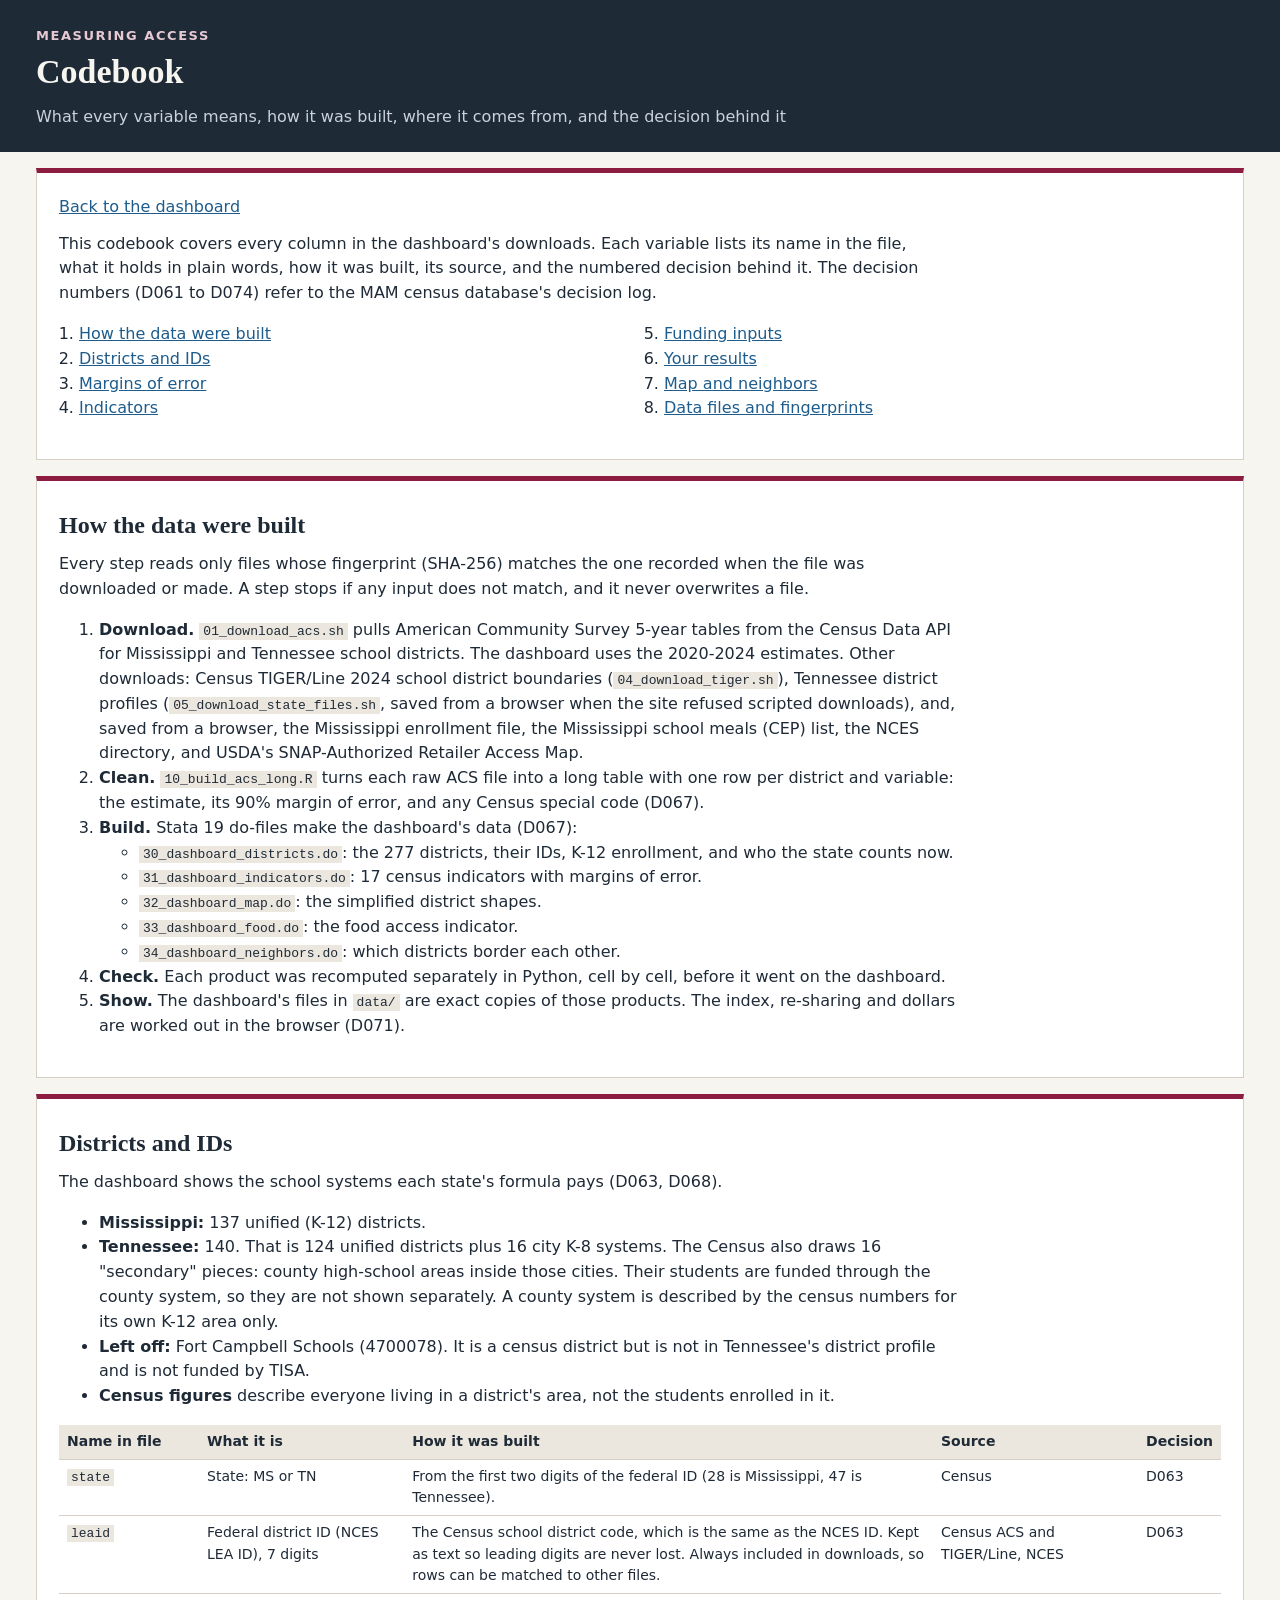
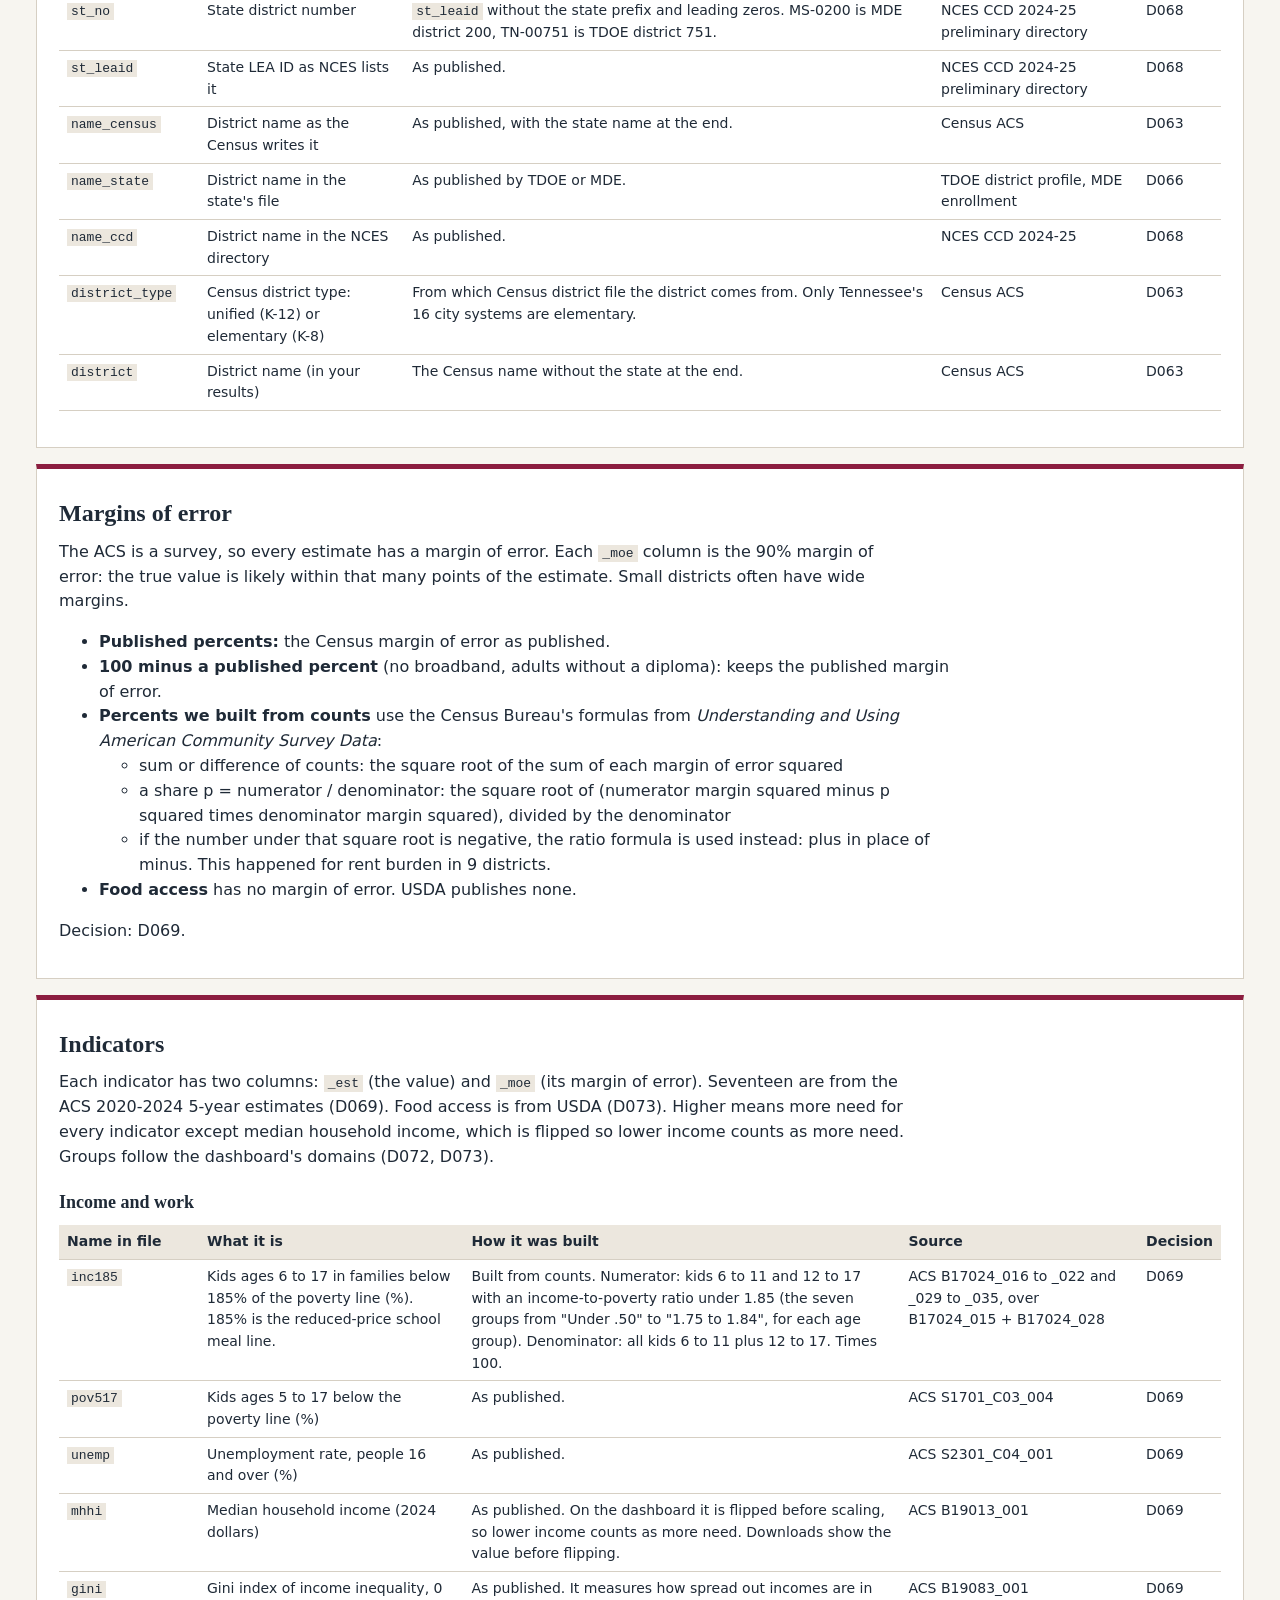
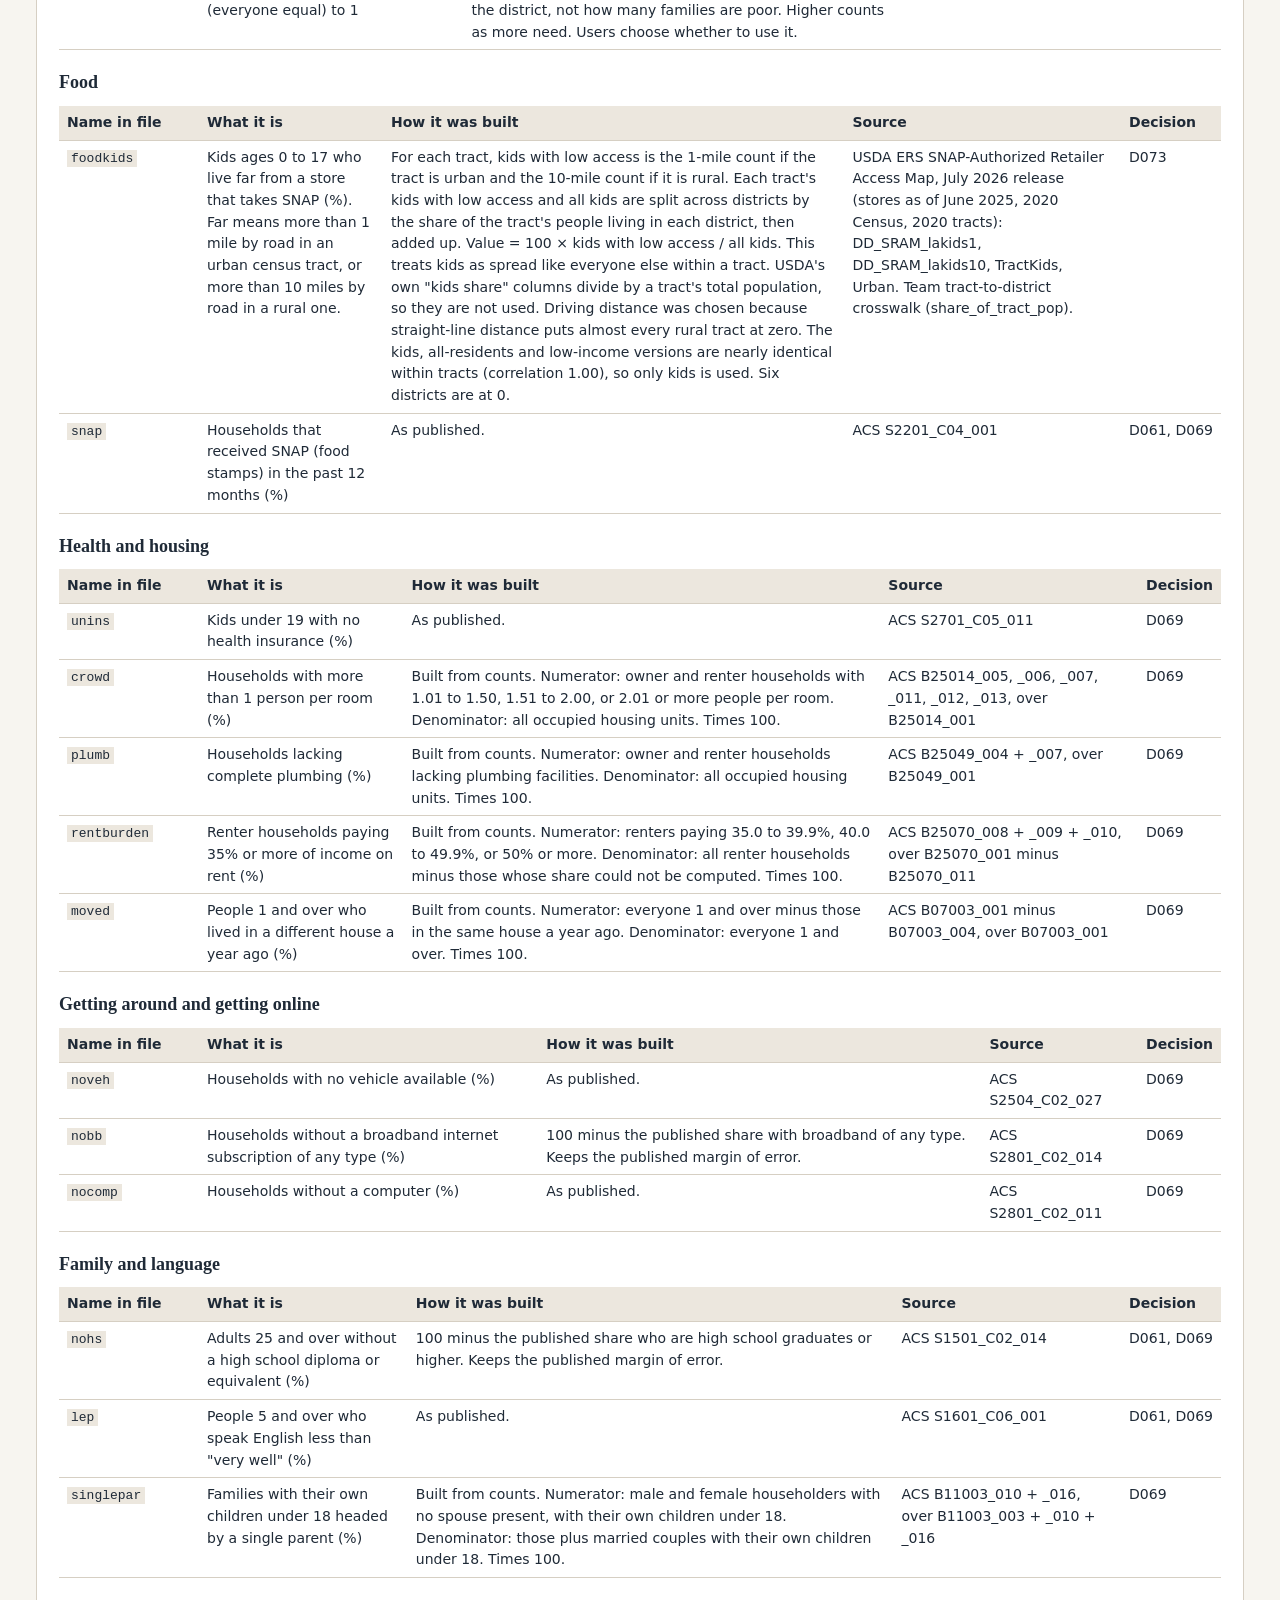
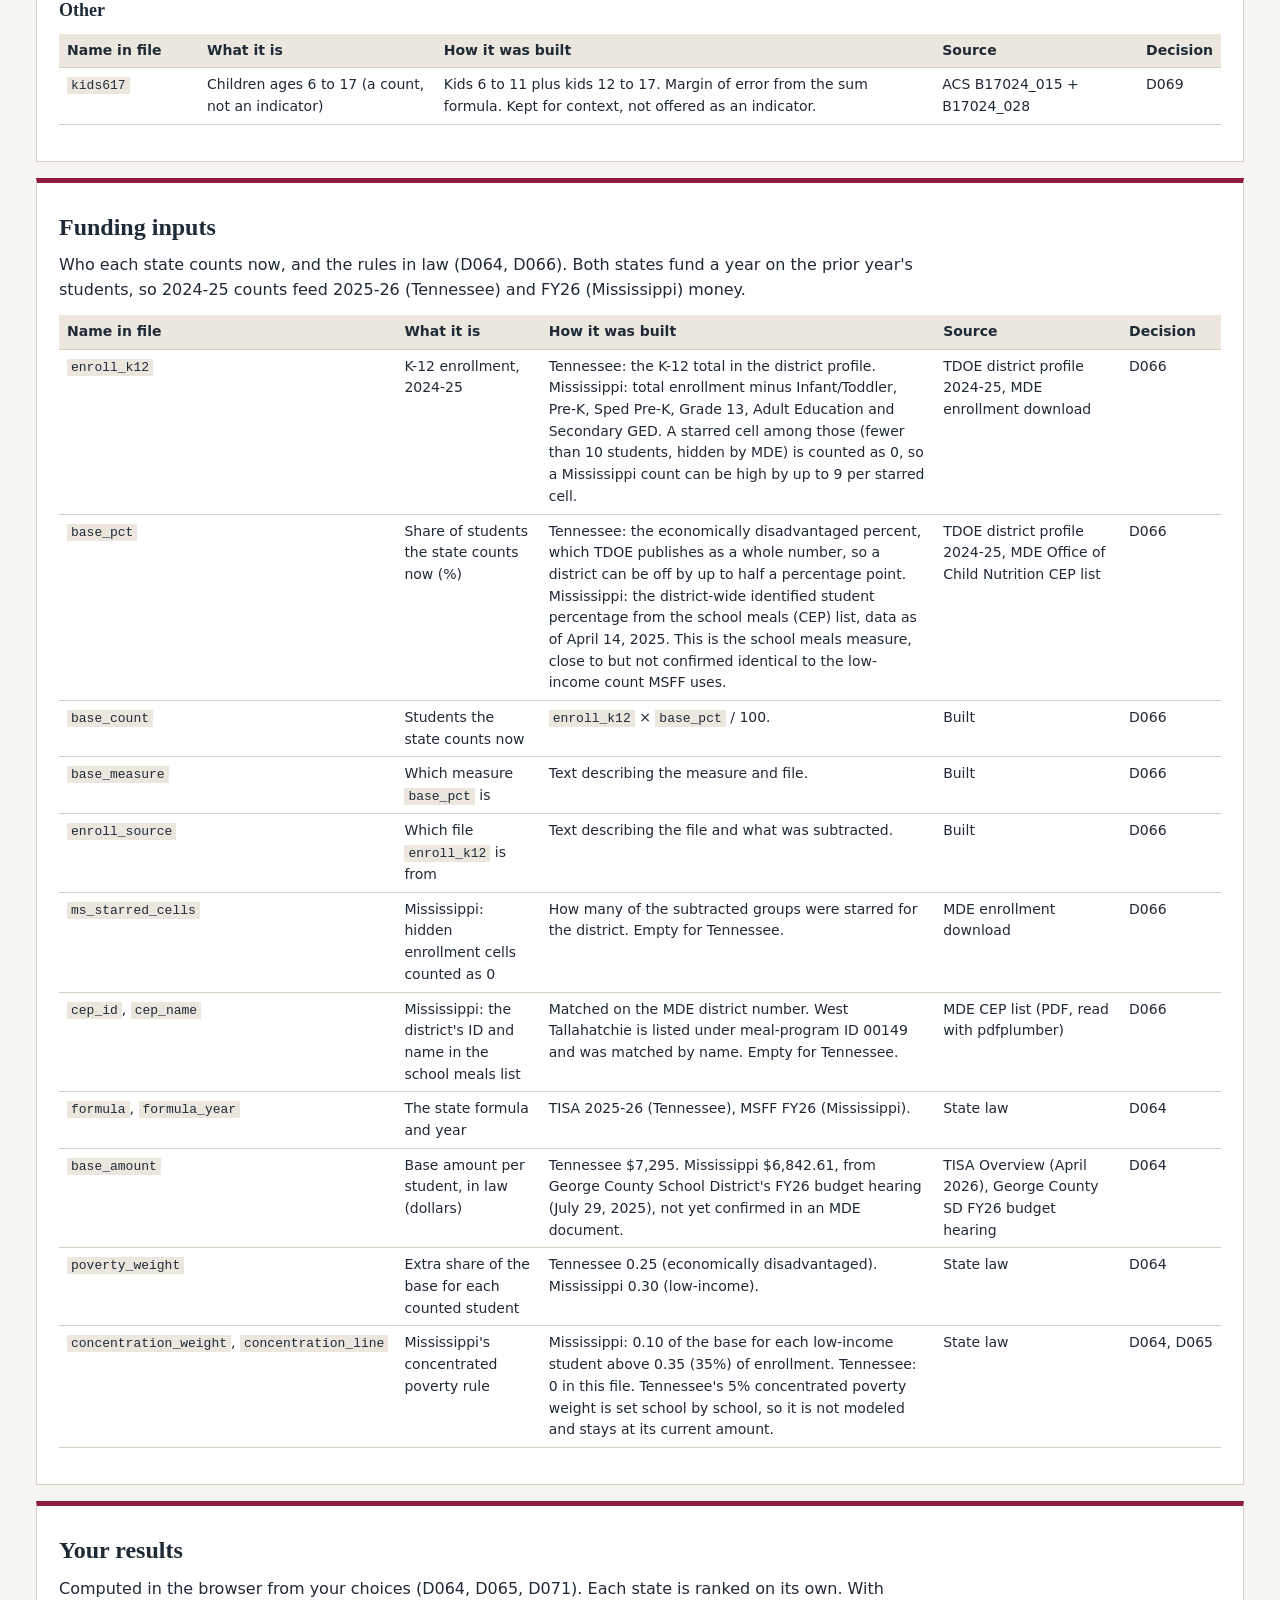
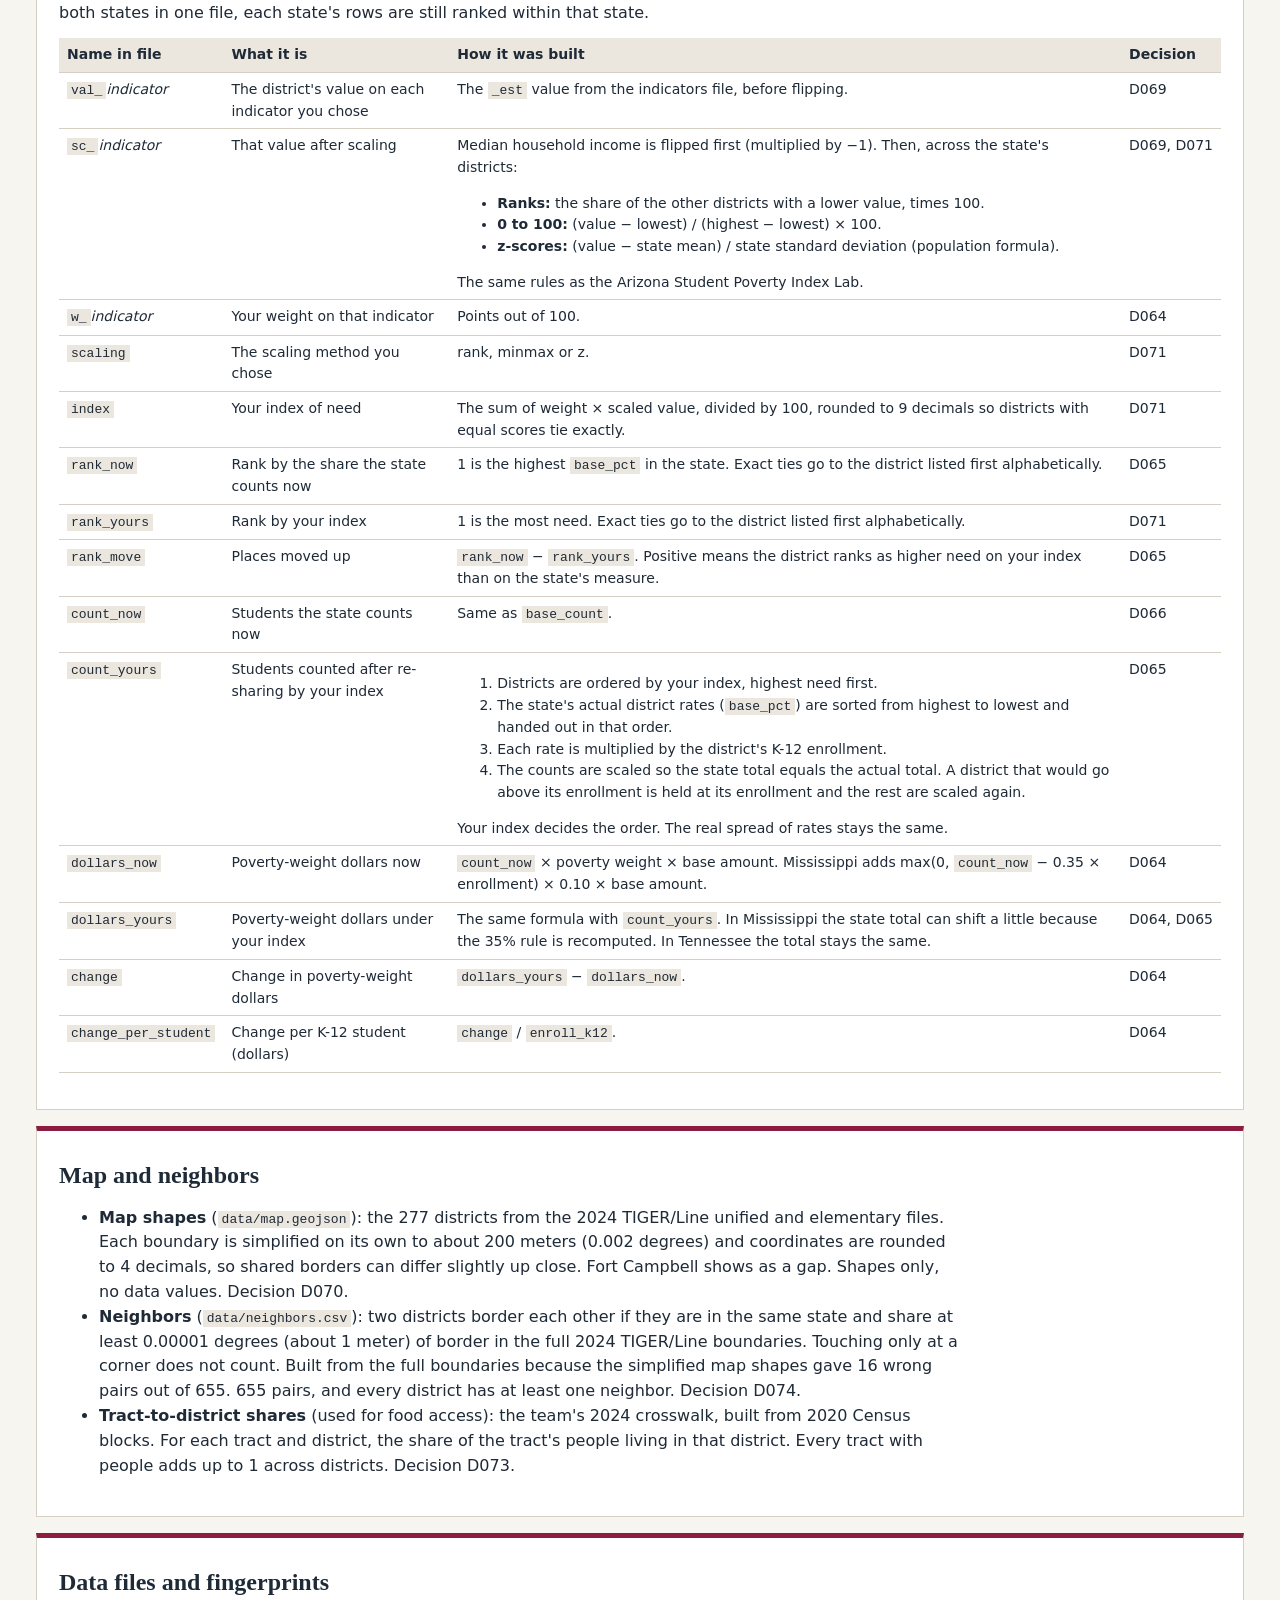
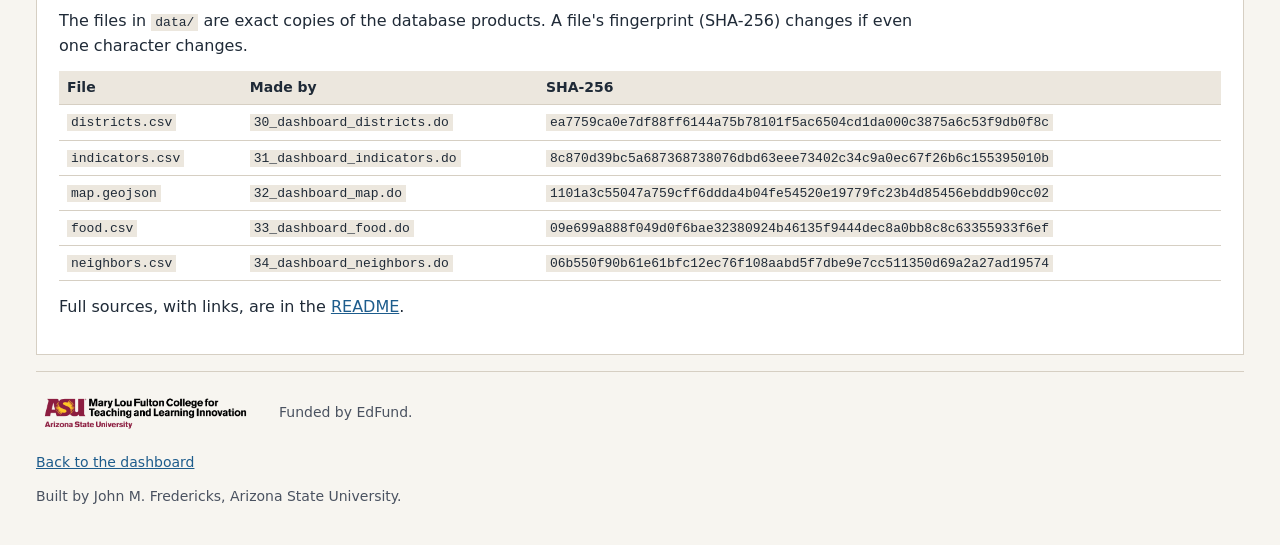
==== codebook.html @ c02b222e "Drag to make the map taller or shorter A handle under the map changes its height (drag, arrow keys, " ====
<!doctype html>
<html lang="en">
<head>
<meta charset="utf-8">
<meta name="viewport" content="width=device-width, initial-scale=1">
<title>Measuring Access Codebook</title>
<meta name="description" content="What every variable in the MAM Dashboard means, how it was built, where it comes from, and the decision behind it.">
<link rel="canonical" href="https://measuringaccess.org/codebook.html">
<meta property="og:type" content="website">
<meta property="og:site_name" content="Measuring Access">
<meta property="og:title" content="Measuring Access Codebook">
<meta property="og:description" content="What every variable in the Measuring Access dashboard means, how it was built, and where it comes from.">
<meta property="og:url" content="https://measuringaccess.org/codebook.html">
<meta property="og:image" content="https://measuringaccess.org/assets/share-card.png">
<meta property="og:image:width" content="1200">
<meta property="og:image:height" content="630">
<meta property="og:image:alt" content="Measuring Access: student poverty in Mississippi and Tennessee, with a map of school districts">
<meta name="twitter:card" content="summary_large_image">
<meta name="twitter:title" content="Measuring Access Codebook">
<meta name="twitter:description" content="What every variable in the Measuring Access dashboard means, how it was built, and where it comes from.">
<meta name="twitter:image" content="https://measuringaccess.org/assets/share-card.png">
<link rel="stylesheet" href="style.css?v=20261119b">
<style>
  .cb h2 { margin-top: 8px; }
  .cb h3 { margin-top: 22px; }
  .cb p, .cb li { max-width: 860px; }
  .cb code { font-family: ui-monospace, Menlo, Consolas, monospace; font-size: 13px; background: var(--tone); padding: 1px 4px; }
  .cb .dtable td:first-child { min-width: 140px; white-space: nowrap; }
  .cb .dtable td { font-size: 14px; }
  .cb .dtable td.src { min-width: 150px; }
  .cb .dtable td.dec { white-space: nowrap; }
  .toc { columns: 2; column-gap: 28px; padding-left: 20px; }
  @media (max-width: 640px) { .toc { columns: 1; } }
</style>
</head>
<body>
<header class="top">
  <div class="wrap">
    <p class="eyebrow">Measuring Access</p>
    <h1>Codebook</h1>
    <p class="sub">What every variable means, how it was built, where it comes from, and the decision behind it</p>
  </div>
</header>

<main class="wrap cb">
  <div class="panel">
    <p><a href="./">Back to the dashboard</a></p>
    <p>This codebook covers every column in the dashboard's downloads. Each variable lists its name in the file, what it holds in plain words, how it was built, its source, and the numbered decision behind it. The decision numbers (D061 to D074) refer to the MAM census database's decision log.</p>
    <ol class="toc">
      <li><a href="#pipeline">How the data were built</a></li>
      <li><a href="#units">Districts and IDs</a></li>
      <li><a href="#moe">Margins of error</a></li>
      <li><a href="#indicators">Indicators</a></li>
      <li><a href="#funding">Funding inputs</a></li>
      <li><a href="#results">Your results</a></li>
      <li><a href="#geography">Map and neighbors</a></li>
      <li><a href="#files">Data files and fingerprints</a></li>
    </ol>
  </div>

  <div class="panel" id="pipeline">
    <h2>How the data were built</h2>
    <p>Every step reads only files whose fingerprint (SHA-256) matches the one recorded when the file was downloaded or made. A step stops if any input does not match, and it never overwrites a file.</p>
    <ol>
      <li><strong>Download.</strong> <code>01_download_acs.sh</code> pulls American Community Survey 5-year tables from the Census Data API for Mississippi and Tennessee school districts. The dashboard uses the 2020-2024 estimates. Other downloads: Census TIGER/Line 2024 school district boundaries (<code>04_download_tiger.sh</code>), Tennessee district profiles (<code>05_download_state_files.sh</code>, saved from a browser when the site refused scripted downloads), and, saved from a browser, the Mississippi enrollment file, the Mississippi school meals (CEP) list, the NCES directory, and USDA's SNAP-Authorized Retailer Access Map.</li>
      <li><strong>Clean.</strong> <code>10_build_acs_long.R</code> turns each raw ACS file into a long table with one row per district and variable: the estimate, its 90% margin of error, and any Census special code (D067).</li>
      <li><strong>Build.</strong> Stata 19 do-files make the dashboard's data (D067):
        <ul>
          <li><code>30_dashboard_districts.do</code>: the 277 districts, their IDs, K-12 enrollment, and who the state counts now.</li>
          <li><code>31_dashboard_indicators.do</code>: 17 census indicators with margins of error.</li>
          <li><code>32_dashboard_map.do</code>: the simplified district shapes.</li>
          <li><code>33_dashboard_food.do</code>: the food access indicator.</li>
          <li><code>34_dashboard_neighbors.do</code>: which districts border each other.</li>
        </ul>
      </li>
      <li><strong>Check.</strong> Each product was recomputed separately in Python, cell by cell, before it went on the dashboard.</li>
      <li><strong>Show.</strong> The dashboard's files in <code>data/</code> are exact copies of those products. The index, re-sharing and dollars are worked out in the browser (D071).</li>
    </ol>
  </div>

  <div class="panel" id="units">
    <h2>Districts and IDs</h2>
    <p>The dashboard shows the school systems each state's formula pays (D063, D068).</p>
    <ul>
      <li><strong>Mississippi:</strong> 137 unified (K-12) districts.</li>
      <li><strong>Tennessee:</strong> 140. That is 124 unified districts plus 16 city K-8 systems. The Census also draws 16 "secondary" pieces: county high-school areas inside those cities. Their students are funded through the county system, so they are not shown separately. A county system is described by the census numbers for its own K-12 area only.</li>
      <li><strong>Left off:</strong> Fort Campbell Schools (4700078). It is a census district but is not in Tennessee's district profile and is not funded by TISA.</li>
      <li><strong>Census figures</strong> describe everyone living in a district's area, not the students enrolled in it.</li>
    </ul>
    <div class="dtablewrap"><table class="dtable">
      <tr><th>Name in file</th><th>What it is</th><th>How it was built</th><th>Source</th><th>Decision</th></tr>
      <tr><td><code>state</code></td><td>State: MS or TN</td><td>From the first two digits of the federal ID (28 is Mississippi, 47 is Tennessee).</td><td class="src">Census</td><td class="dec">D063</td></tr>
      <tr><td><code>leaid</code></td><td>Federal district ID (NCES LEA ID), 7 digits</td><td>The Census school district code, which is the same as the NCES ID. Kept as text so leading digits are never lost. Always included in downloads, so rows can be matched to other files.</td><td class="src">Census ACS and TIGER/Line, NCES</td><td class="dec">D063</td></tr>
      <tr><td><code>st_no</code></td><td>State district number</td><td><code>st_leaid</code> without the state prefix and leading zeros. MS-0200 is MDE district 200, TN-00751 is TDOE district 751.</td><td class="src">NCES CCD 2024-25 preliminary directory</td><td class="dec">D068</td></tr>
      <tr><td><code>st_leaid</code></td><td>State LEA ID as NCES lists it</td><td>As published.</td><td class="src">NCES CCD 2024-25 preliminary directory</td><td class="dec">D068</td></tr>
      <tr><td><code>name_census</code></td><td>District name as the Census writes it</td><td>As published, with the state name at the end.</td><td class="src">Census ACS</td><td class="dec">D063</td></tr>
      <tr><td><code>name_state</code></td><td>District name in the state's file</td><td>As published by TDOE or MDE.</td><td class="src">TDOE district profile, MDE enrollment</td><td class="dec">D066</td></tr>
      <tr><td><code>name_ccd</code></td><td>District name in the NCES directory</td><td>As published.</td><td class="src">NCES CCD 2024-25</td><td class="dec">D068</td></tr>
      <tr><td><code>district_type</code></td><td>Census district type: unified (K-12) or elementary (K-8)</td><td>From which Census district file the district comes from. Only Tennessee's 16 city systems are elementary.</td><td class="src">Census ACS</td><td class="dec">D063</td></tr>
      <tr><td><code>district</code></td><td>District name (in your results)</td><td>The Census name without the state at the end.</td><td class="src">Census ACS</td><td class="dec">D063</td></tr>
    </table></div>
  </div>

  <div class="panel" id="moe">
    <h2>Margins of error</h2>
    <p>The ACS is a survey, so every estimate has a margin of error. Each <code>_moe</code> column is the 90% margin of error: the true value is likely within that many points of the estimate. Small districts often have wide margins.</p>
    <ul>
      <li><strong>Published percents:</strong> the Census margin of error as published.</li>
      <li><strong>100 minus a published percent</strong> (no broadband, adults without a diploma): keeps the published margin of error.</li>
      <li><strong>Percents we built from counts</strong> use the Census Bureau's formulas from <em>Understanding and Using American Community Survey Data</em>:
        <ul>
          <li>sum or difference of counts: the square root of the sum of each margin of error squared</li>
          <li>a share p = numerator / denominator: the square root of (numerator margin squared minus p squared times denominator margin squared), divided by the denominator</li>
          <li>if the number under that square root is negative, the ratio formula is used instead: plus in place of minus. This happened for rent burden in 9 districts.</li>
        </ul>
      </li>
      <li><strong>Food access</strong> has no margin of error. USDA publishes none.</li>
    </ul>
    <p>Decision: D069.</p>
  </div>

  <div class="panel" id="indicators">
    <h2>Indicators</h2>
    <p>Each indicator has two columns: <code>_est</code> (the value) and <code>_moe</code> (its margin of error). Seventeen are from the ACS 2020-2024 5-year estimates (D069). Food access is from USDA (D073). Higher means more need for every indicator except median household income, which is flipped so lower income counts as more need. Groups follow the dashboard's domains (D072, D073).</p>

    <h3>Income and work</h3>
    <div class="dtablewrap"><table class="dtable">
      <tr><th>Name in file</th><th>What it is</th><th>How it was built</th><th>Source</th><th>Decision</th></tr>
      <tr><td><code>inc185</code></td><td>Kids ages 6 to 17 in families below 185% of the poverty line (%). 185% is the reduced-price school meal line.</td><td>Built from counts. Numerator: kids 6 to 11 and 12 to 17 with an income-to-poverty ratio under 1.85 (the seven groups from "Under .50" to "1.75 to 1.84", for each age group). Denominator: all kids 6 to 11 plus 12 to 17. Times 100.</td><td class="src">ACS B17024_016 to _022 and _029 to _035, over B17024_015 + B17024_028</td><td class="dec">D069</td></tr>
      <tr><td><code>pov517</code></td><td>Kids ages 5 to 17 below the poverty line (%)</td><td>As published.</td><td class="src">ACS S1701_C03_004</td><td class="dec">D069</td></tr>
      <tr><td><code>unemp</code></td><td>Unemployment rate, people 16 and over (%)</td><td>As published.</td><td class="src">ACS S2301_C04_001</td><td class="dec">D069</td></tr>
      <tr><td><code>mhhi</code></td><td>Median household income (2024 dollars)</td><td>As published. On the dashboard it is flipped before scaling, so lower income counts as more need. Downloads show the value before flipping.</td><td class="src">ACS B19013_001</td><td class="dec">D069</td></tr>
      <tr><td><code>gini</code></td><td>Gini index of income inequality, 0 (everyone equal) to 1</td><td>As published. It measures how spread out incomes are in the district, not how many families are poor. Higher counts as more need. Users choose whether to use it.</td><td class="src">ACS B19083_001</td><td class="dec">D069</td></tr>
    </table></div>

    <h3>Food</h3>
    <div class="dtablewrap"><table class="dtable">
      <tr><th>Name in file</th><th>What it is</th><th>How it was built</th><th>Source</th><th>Decision</th></tr>
      <tr><td><code>foodkids</code></td><td>Kids ages 0 to 17 who live far from a store that takes SNAP (%). Far means more than 1 mile by road in an urban census tract, or more than 10 miles by road in a rural one.</td><td>For each tract, kids with low access is the 1-mile count if the tract is urban and the 10-mile count if it is rural. Each tract's kids with low access and all kids are split across districts by the share of the tract's people living in each district, then added up. Value = 100 × kids with low access / all kids. This treats kids as spread like everyone else within a tract. USDA's own "kids share" columns divide by a tract's total population, so they are not used. Driving distance was chosen because straight-line distance puts almost every rural tract at zero. The kids, all-residents and low-income versions are nearly identical within tracts (correlation 1.00), so only kids is used. Six districts are at 0.</td><td class="src">USDA ERS SNAP-Authorized Retailer Access Map, July 2026 release (stores as of June 2025, 2020 Census, 2020 tracts): DD_SRAM_lakids1, DD_SRAM_lakids10, TractKids, Urban. Team tract-to-district crosswalk (share_of_tract_pop).</td><td class="dec">D073</td></tr>
      <tr><td><code>snap</code></td><td>Households that received SNAP (food stamps) in the past 12 months (%)</td><td>As published.</td><td class="src">ACS S2201_C04_001</td><td class="dec">D061, D069</td></tr>
    </table></div>

    <h3>Health and housing</h3>
    <div class="dtablewrap"><table class="dtable">
      <tr><th>Name in file</th><th>What it is</th><th>How it was built</th><th>Source</th><th>Decision</th></tr>
      <tr><td><code>unins</code></td><td>Kids under 19 with no health insurance (%)</td><td>As published.</td><td class="src">ACS S2701_C05_011</td><td class="dec">D069</td></tr>
      <tr><td><code>crowd</code></td><td>Households with more than 1 person per room (%)</td><td>Built from counts. Numerator: owner and renter households with 1.01 to 1.50, 1.51 to 2.00, or 2.01 or more people per room. Denominator: all occupied housing units. Times 100.</td><td class="src">ACS B25014_005, _006, _007, _011, _012, _013, over B25014_001</td><td class="dec">D069</td></tr>
      <tr><td><code>plumb</code></td><td>Households lacking complete plumbing (%)</td><td>Built from counts. Numerator: owner and renter households lacking plumbing facilities. Denominator: all occupied housing units. Times 100.</td><td class="src">ACS B25049_004 + _007, over B25049_001</td><td class="dec">D069</td></tr>
      <tr><td><code>rentburden</code></td><td>Renter households paying 35% or more of income on rent (%)</td><td>Built from counts. Numerator: renters paying 35.0 to 39.9%, 40.0 to 49.9%, or 50% or more. Denominator: all renter households minus those whose share could not be computed. Times 100.</td><td class="src">ACS B25070_008 + _009 + _010, over B25070_001 minus B25070_011</td><td class="dec">D069</td></tr>
      <tr><td><code>moved</code></td><td>People 1 and over who lived in a different house a year ago (%)</td><td>Built from counts. Numerator: everyone 1 and over minus those in the same house a year ago. Denominator: everyone 1 and over. Times 100.</td><td class="src">ACS B07003_001 minus B07003_004, over B07003_001</td><td class="dec">D069</td></tr>
    </table></div>

    <h3>Getting around and getting online</h3>
    <div class="dtablewrap"><table class="dtable">
      <tr><th>Name in file</th><th>What it is</th><th>How it was built</th><th>Source</th><th>Decision</th></tr>
      <tr><td><code>noveh</code></td><td>Households with no vehicle available (%)</td><td>As published.</td><td class="src">ACS S2504_C02_027</td><td class="dec">D069</td></tr>
      <tr><td><code>nobb</code></td><td>Households without a broadband internet subscription of any type (%)</td><td>100 minus the published share with broadband of any type. Keeps the published margin of error.</td><td class="src">ACS S2801_C02_014</td><td class="dec">D069</td></tr>
      <tr><td><code>nocomp</code></td><td>Households without a computer (%)</td><td>As published.</td><td class="src">ACS S2801_C02_011</td><td class="dec">D069</td></tr>
    </table></div>

    <h3>Family and language</h3>
    <div class="dtablewrap"><table class="dtable">
      <tr><th>Name in file</th><th>What it is</th><th>How it was built</th><th>Source</th><th>Decision</th></tr>
      <tr><td><code>nohs</code></td><td>Adults 25 and over without a high school diploma or equivalent (%)</td><td>100 minus the published share who are high school graduates or higher. Keeps the published margin of error.</td><td class="src">ACS S1501_C02_014</td><td class="dec">D061, D069</td></tr>
      <tr><td><code>lep</code></td><td>People 5 and over who speak English less than "very well" (%)</td><td>As published.</td><td class="src">ACS S1601_C06_001</td><td class="dec">D061, D069</td></tr>
      <tr><td><code>singlepar</code></td><td>Families with their own children under 18 headed by a single parent (%)</td><td>Built from counts. Numerator: male and female householders with no spouse present, with their own children under 18. Denominator: those plus married couples with their own children under 18. Times 100.</td><td class="src">ACS B11003_010 + _016, over B11003_003 + _010 + _016</td><td class="dec">D069</td></tr>
    </table></div>

    <h3>Other</h3>
    <div class="dtablewrap"><table class="dtable">
      <tr><th>Name in file</th><th>What it is</th><th>How it was built</th><th>Source</th><th>Decision</th></tr>
      <tr><td><code>kids617</code></td><td>Children ages 6 to 17 (a count, not an indicator)</td><td>Kids 6 to 11 plus kids 12 to 17. Margin of error from the sum formula. Kept for context, not offered as an indicator.</td><td class="src">ACS B17024_015 + B17024_028</td><td class="dec">D069</td></tr>
    </table></div>
  </div>

  <div class="panel" id="funding">
    <h2>Funding inputs</h2>
    <p>Who each state counts now, and the rules in law (D064, D066). Both states fund a year on the prior year's students, so 2024-25 counts feed 2025-26 (Tennessee) and FY26 (Mississippi) money.</p>
    <div class="dtablewrap"><table class="dtable">
      <tr><th>Name in file</th><th>What it is</th><th>How it was built</th><th>Source</th><th>Decision</th></tr>
      <tr><td><code>enroll_k12</code></td><td>K-12 enrollment, 2024-25</td><td>Tennessee: the K-12 total in the district profile. Mississippi: total enrollment minus Infant/Toddler, Pre-K, Sped Pre-K, Grade 13, Adult Education and Secondary GED. A starred cell among those (fewer than 10 students, hidden by MDE) is counted as 0, so a Mississippi count can be high by up to 9 per starred cell.</td><td class="src">TDOE district profile 2024-25, MDE enrollment download</td><td class="dec">D066</td></tr>
      <tr><td><code>base_pct</code></td><td>Share of students the state counts now (%)</td><td>Tennessee: the economically disadvantaged percent, which TDOE publishes as a whole number, so a district can be off by up to half a percentage point. Mississippi: the district-wide identified student percentage from the school meals (CEP) list, data as of April 14, 2025. This is the school meals measure, close to but not confirmed identical to the low-income count MSFF uses.</td><td class="src">TDOE district profile 2024-25, MDE Office of Child Nutrition CEP list</td><td class="dec">D066</td></tr>
      <tr><td><code>base_count</code></td><td>Students the state counts now</td><td><code>enroll_k12</code> × <code>base_pct</code> / 100.</td><td class="src">Built</td><td class="dec">D066</td></tr>
      <tr><td><code>base_measure</code></td><td>Which measure <code>base_pct</code> is</td><td>Text describing the measure and file.</td><td class="src">Built</td><td class="dec">D066</td></tr>
      <tr><td><code>enroll_source</code></td><td>Which file <code>enroll_k12</code> is from</td><td>Text describing the file and what was subtracted.</td><td class="src">Built</td><td class="dec">D066</td></tr>
      <tr><td><code>ms_starred_cells</code></td><td>Mississippi: hidden enrollment cells counted as 0</td><td>How many of the subtracted groups were starred for the district. Empty for Tennessee.</td><td class="src">MDE enrollment download</td><td class="dec">D066</td></tr>
      <tr><td><code>cep_id</code>, <code>cep_name</code></td><td>Mississippi: the district's ID and name in the school meals list</td><td>Matched on the MDE district number. West Tallahatchie is listed under meal-program ID 00149 and was matched by name. Empty for Tennessee.</td><td class="src">MDE CEP list (PDF, read with pdfplumber)</td><td class="dec">D066</td></tr>
      <tr><td><code>formula</code>, <code>formula_year</code></td><td>The state formula and year</td><td>TISA 2025-26 (Tennessee), MSFF FY26 (Mississippi).</td><td class="src">State law</td><td class="dec">D064</td></tr>
      <tr><td><code>base_amount</code></td><td>Base amount per student, in law (dollars)</td><td>Tennessee $7,295. Mississippi $6,842.61, from George County School District's FY26 budget hearing (July 29, 2025), not yet confirmed in an MDE document.</td><td class="src">TISA Overview (April 2026), George County SD FY26 budget hearing</td><td class="dec">D064</td></tr>
      <tr><td><code>poverty_weight</code></td><td>Extra share of the base for each counted student</td><td>Tennessee 0.25 (economically disadvantaged). Mississippi 0.30 (low-income).</td><td class="src">State law</td><td class="dec">D064</td></tr>
      <tr><td><code>concentration_weight</code>, <code>concentration_line</code></td><td>Mississippi's concentrated poverty rule</td><td>Mississippi: 0.10 of the base for each low-income student above 0.35 (35%) of enrollment. Tennessee: 0 in this file. Tennessee's 5% concentrated poverty weight is set school by school, so it is not modeled and stays at its current amount.</td><td class="src">State law</td><td class="dec">D064, D065</td></tr>
    </table></div>
  </div>

  <div class="panel" id="results">
    <h2>Your results</h2>
    <p>Computed in the browser from your choices (D064, D065, D071). Each state is ranked on its own. With both states in one file, each state's rows are still ranked within that state.</p>
    <div class="dtablewrap"><table class="dtable">
      <tr><th>Name in file</th><th>What it is</th><th>How it was built</th><th>Decision</th></tr>
      <tr><td><code>val_</code><em>indicator</em></td><td>The district's value on each indicator you chose</td><td>The <code>_est</code> value from the indicators file, before flipping.</td><td class="dec">D069</td></tr>
      <tr><td><code>sc_</code><em>indicator</em></td><td>That value after scaling</td><td>Median household income is flipped first (multiplied by −1). Then, across the state's districts:
        <ul>
          <li><strong>Ranks:</strong> the share of the other districts with a lower value, times 100.</li>
          <li><strong>0 to 100:</strong> (value − lowest) / (highest − lowest) × 100.</li>
          <li><strong>z-scores:</strong> (value − state mean) / state standard deviation (population formula).</li>
        </ul>
        The same rules as the Arizona Student Poverty Index Lab.</td><td class="dec">D069, D071</td></tr>
      <tr><td><code>w_</code><em>indicator</em></td><td>Your weight on that indicator</td><td>Points out of 100.</td><td class="dec">D064</td></tr>
      <tr><td><code>scaling</code></td><td>The scaling method you chose</td><td>rank, minmax or z.</td><td class="dec">D071</td></tr>
      <tr><td><code>index</code></td><td>Your index of need</td><td>The sum of weight × scaled value, divided by 100, rounded to 9 decimals so districts with equal scores tie exactly.</td><td class="dec">D071</td></tr>
      <tr><td><code>rank_now</code></td><td>Rank by the share the state counts now</td><td>1 is the highest <code>base_pct</code> in the state. Exact ties go to the district listed first alphabetically.</td><td class="dec">D065</td></tr>
      <tr><td><code>rank_yours</code></td><td>Rank by your index</td><td>1 is the most need. Exact ties go to the district listed first alphabetically.</td><td class="dec">D071</td></tr>
      <tr><td><code>rank_move</code></td><td>Places moved up</td><td><code>rank_now</code> − <code>rank_yours</code>. Positive means the district ranks as higher need on your index than on the state's measure.</td><td class="dec">D065</td></tr>
      <tr><td><code>count_now</code></td><td>Students the state counts now</td><td>Same as <code>base_count</code>.</td><td class="dec">D066</td></tr>
      <tr><td><code>count_yours</code></td><td>Students counted after re-sharing by your index</td><td>
        <ol>
          <li>Districts are ordered by your index, highest need first.</li>
          <li>The state's actual district rates (<code>base_pct</code>) are sorted from highest to lowest and handed out in that order.</li>
          <li>Each rate is multiplied by the district's K-12 enrollment.</li>
          <li>The counts are scaled so the state total equals the actual total. A district that would go above its enrollment is held at its enrollment and the rest are scaled again.</li>
        </ol>
        Your index decides the order. The real spread of rates stays the same.</td><td class="dec">D065</td></tr>
      <tr><td><code>dollars_now</code></td><td>Poverty-weight dollars now</td><td><code>count_now</code> × poverty weight × base amount. Mississippi adds max(0, <code>count_now</code> − 0.35 × enrollment) × 0.10 × base amount.</td><td class="dec">D064</td></tr>
      <tr><td><code>dollars_yours</code></td><td>Poverty-weight dollars under your index</td><td>The same formula with <code>count_yours</code>. In Mississippi the state total can shift a little because the 35% rule is recomputed. In Tennessee the total stays the same.</td><td class="dec">D064, D065</td></tr>
      <tr><td><code>change</code></td><td>Change in poverty-weight dollars</td><td><code>dollars_yours</code> − <code>dollars_now</code>.</td><td class="dec">D064</td></tr>
      <tr><td><code>change_per_student</code></td><td>Change per K-12 student (dollars)</td><td><code>change</code> / <code>enroll_k12</code>.</td><td class="dec">D064</td></tr>
    </table></div>
  </div>

  <div class="panel" id="geography">
    <h2>Map and neighbors</h2>
    <ul>
      <li><strong>Map shapes</strong> (<code>data/map.geojson</code>): the 277 districts from the 2024 TIGER/Line unified and elementary files. Each boundary is simplified on its own to about 200 meters (0.002 degrees) and coordinates are rounded to 4 decimals, so shared borders can differ slightly up close. Fort Campbell shows as a gap. Shapes only, no data values. Decision D070.</li>
      <li><strong>Neighbors</strong> (<code>data/neighbors.csv</code>): two districts border each other if they are in the same state and share at least 0.00001 degrees (about 1 meter) of border in the full 2024 TIGER/Line boundaries. Touching only at a corner does not count. Built from the full boundaries because the simplified map shapes gave 16 wrong pairs out of 655. 655 pairs, and every district has at least one neighbor. Decision D074.</li>
      <li><strong>Tract-to-district shares</strong> (used for food access): the team's 2024 crosswalk, built from 2020 Census blocks. For each tract and district, the share of the tract's people living in that district. Every tract with people adds up to 1 across districts. Decision D073.</li>
    </ul>
  </div>

  <div class="panel" id="files">
    <h2>Data files and fingerprints</h2>
    <p>The files in <code>data/</code> are exact copies of the database products. A file's fingerprint (SHA-256) changes if even one character changes.</p>
    <div class="dtablewrap"><table class="dtable">
      <tr><th>File</th><th>Made by</th><th>SHA-256</th></tr>
      <tr><td><code>districts.csv</code></td><td><code>30_dashboard_districts.do</code></td><td><code>ea7759ca0e7df88ff6144a75b78101f5ac6504cd1da000c3875a6c53f9db0f8c</code></td></tr>
      <tr><td><code>indicators.csv</code></td><td><code>31_dashboard_indicators.do</code></td><td><code>8c870d39bc5a687368738076dbd63eee73402c34c9a0ec67f26b6c155395010b</code></td></tr>
      <tr><td><code>map.geojson</code></td><td><code>32_dashboard_map.do</code></td><td><code>1101a3c55047a759cff6ddda4b04fe54520e19779fc23b4d85456ebddb90cc02</code></td></tr>
      <tr><td><code>food.csv</code></td><td><code>33_dashboard_food.do</code></td><td><code>09e699a888f049d0f6bae32380924b46135f9444dec8a0bb8c8c63355933f6ef</code></td></tr>
      <tr><td><code>neighbors.csv</code></td><td><code>34_dashboard_neighbors.do</code></td><td><code>06b550f90b61e61bfc12ec76f108aabd5f7dbe9e7cc511350d69a2a27ad19574</code></td></tr>
    </table></div>
    <p>Full sources, with links, are in the <a href="https://github.com/jmfreder123/mam-dashboard#readme">README</a>.</p>
  </div>
</main>

<footer class="wrap foot">
  <div class="footlogos">
    <img src="assets/asu-mlfc-horizontal-maroongold.png" alt="Arizona State University, Mary Lou Fulton College for Teaching and Learning Innovation" width="1390" height="292">
    <p>Funded by EdFund.</p>
  </div>
  <p><a href="./">Back to the dashboard</a></p>
  <p>Built by John M. Fredericks, Arizona State University.</p>
</footer>
</body>
</html>
---- style.css ----
/* Layout: steps on the left, live map and ranking on the right; one column on phones.
   Palette carried over from the Arizona Student Poverty Index Lab. */
:root {
  --bg: #F7F5F0;
  --panel: #FFFFFF;
  --tone: #ECE7DE;
  --ink: #1F2A37;
  --soft: #4A5260;
  --rule: #D6CFC3;
  --accent: #8C1D40;
  --accent-ink: #FFFFFF;
  --good: #1D5C8C;
  --warn-bg: #FBF1D9;
  --warn-ink: #6B4A00;
  /* map: sequential need ramp (one hue, light to dark) */
  --need-1: #E4ECF6;
  --need-2: #B9CDE8;
  --need-3: #7FA6D6;
  --need-4: #3F79BD;
  --need-5: #1B4F8C;
  /* map: funding change (two hues, gray middle) */
  --gain-2: #1D5C8C;
  --gain-1: #8FB4D9;
  --flat: #D9D6CF;
  --loss-1: #F0B08F;
  --loss-2: #B5471B;
  --edge: #FFFFFF;
}
* { box-sizing: border-box; }
html { -webkit-text-size-adjust: 100%; }
body { margin: 0; background: var(--bg); color: var(--ink); font: 16px/1.55 system-ui, -apple-system, "Segoe UI", Roboto, Arial, sans-serif; }
.wrap { max-width: 1240px; margin: 0 auto; padding-left: max(16px, env(safe-area-inset-left, 0px)); padding-right: max(16px, env(safe-area-inset-right, 0px)); }
h1, h2, h3 { font-family: Georgia, "Times New Roman", serif; line-height: 1.2; margin: 0 0 12px; text-wrap: balance; }
h1 { font-size: 34px; }
h2 { font-size: 24px; }
h3 { font-size: 18px; margin-top: 16px; }
p { margin: 0 0 12px; }
a { color: var(--good); }
.top { background: var(--ink); color: #F7F5F0; padding-block: 26px 22px; }
.top .eyebrow { text-transform: uppercase; letter-spacing: .12em; font-size: 13px; font-weight: 600; color: #E8C9D3; margin-bottom: 6px; }
.top .sub { color: #C9D2DC; margin: 0; }

.bar { display: flex; flex-wrap: wrap; gap: 12px; align-items: center; justify-content: space-between; margin-top: 16px; }
.statepick, .seg-sm { display: inline-flex; border: 2px solid var(--accent); }
.seg { font: inherit; font-weight: 600; padding: 7px 14px; border: 0; background: var(--panel); color: var(--accent); cursor: pointer; }
.seg[aria-checked="true"] { background: var(--accent); color: var(--accent-ink); }
.seg-sm .seg { padding: 4px 10px; font-size: 14px; }
.bar nav { flex: 1; min-width: 0; }
.bar ol { list-style: none; padding: 0; margin: 0; display: flex; flex-wrap: wrap; gap: 6px; }
.stepbtn { font: inherit; font-size: 14px; font-weight: 400; line-height: 1.4; padding: 4px 10px; border: 1px solid var(--rule); border-radius: 999px; color: var(--soft); background: var(--panel); cursor: pointer; }
.stepbtn.done { border-color: var(--good); color: var(--good); }
.stepbtn.now { background: var(--accent); border-color: var(--accent); color: var(--accent-ink); font-weight: 600; cursor: default; }
.stepbtn:hover:not(:disabled):not(.now) { border-color: var(--accent); color: var(--accent); }
.stepbtn:disabled { opacity: .5; }

.layout { display: grid; grid-template-columns: minmax(0, 1.15fr) minmax(0, 1fr); gap: 20px; align-items: start; }
.steps-col, .live { min-width: 0; }
.live { position: sticky; top: 12px; }
.panel { background: var(--panel); border: 1px solid var(--rule); border-top: 5px solid var(--accent); padding: 22px; margin: 16px 0; }
.livepanel { border-top-color: var(--good); }
.muted { color: var(--soft); font-size: 15px; }
.small { font-size: 13px; }
.callout { background: var(--tone); padding: 14px 16px; margin: 16px 0; }
.callout p { margin: 0; }
.field { display: block; font-weight: 600; margin: 16px 0; }
.field textarea { display: block; width: 100%; margin-top: 6px; font: inherit; font-weight: 400; padding: 10px; border: 1px solid var(--rule); background: #FFF; color: var(--ink); }
.row { display: flex; gap: 12px; align-items: center; flex-wrap: wrap; }
.between { justify-content: space-between; }
button { font: inherit; font-weight: 600; padding: 10px 18px; border: 2px solid var(--accent); background: var(--accent); color: var(--accent-ink); cursor: pointer; }
button.ghost { background: transparent; color: var(--accent); }
button.small { padding: 5px 12px; font-size: 14px; }
button:disabled { opacity: .45; cursor: not-allowed; }
button:focus-visible, input:focus-visible, textarea:focus-visible, summary:focus-visible, path:focus-visible { outline: 3px solid var(--good); outline-offset: 2px; }
.nav { margin: 8px 0 24px; }
.hint { color: var(--accent); font-size: 15px; margin: 0; flex: 1; text-align: center; }
.count { font-weight: 600; }

.cards { display: grid; grid-template-columns: repeat(auto-fill, minmax(230px, 1fr)); gap: 10px; }
.domain { margin-top: 18px; }
.domain h3 { margin: 0 0 8px; padding-bottom: 4px; border-bottom: 2px solid var(--rule); }
.domain .dcount { font-family: system-ui, -apple-system, "Segoe UI", Roboto, Arial, sans-serif; font-size: 13px; font-weight: 400; color: var(--soft); margin-left: 6px; }
.card { display: flex; gap: 10px; align-items: flex-start; border: 1px solid var(--rule); padding: 12px; cursor: pointer; background: #FFF; }
.card input { margin-top: 4px; accent-color: var(--accent); width: 18px; height: 18px; flex: none; }
.card.on { border-color: var(--accent); background: #FBF3F6; }
.card .label { font-weight: 600; display: block; }
.card .desc { font-size: 14px; color: var(--soft); display: block; }
.card .range { font-size: 13px; color: var(--soft); display: block; margin-top: 4px; font-variant-numeric: tabular-nums; }
.card .note { font-size: 13px; color: var(--warn-ink); display: block; margin-top: 4px; }
.warn { margin-top: 14px; }
.warn p { background: var(--warn-bg); color: var(--warn-ink); padding: 10px 14px; margin: 0 0 8px; font-size: 15px; }

.weights { display: grid; gap: 14px; margin: 12px 0 16px; }
.wrow { display: grid; grid-template-columns: minmax(140px, 1.2fr) 2fr 76px; gap: 12px; align-items: center; }
.wrow input[type=range] { width: 100%; accent-color: var(--accent); }
.wrow input[type=number] { width: 76px; font: inherit; padding: 6px; border: 1px solid var(--rule); }
.total { font-weight: 700; margin: 0; }
.total.bad { color: var(--accent); }
.total.ok { color: var(--good); }
.choices { border: 0; padding: 0; margin: 12px 0; display: grid; gap: 10px; }
.choice { display: flex; gap: 10px; align-items: flex-start; border: 1px solid var(--rule); padding: 12px; cursor: pointer; }
.choice input { margin-top: 5px; accent-color: var(--accent); }

.example table, .tablewrap table { border-collapse: collapse; width: 100%; font-size: 14px; }
.example th, .example td, .tablewrap th, .tablewrap td { border-bottom: 1px solid var(--rule); padding: 6px 8px; text-align: left; }
.example td.n, .tablewrap td.n, .tablewrap th.n { text-align: right; font-variant-numeric: tabular-nums; }
.example caption { text-align: left; font-weight: 600; padding-bottom: 6px; }
.stats { display: grid; grid-template-columns: repeat(auto-fit, minmax(150px, 1fr)); gap: 10px; margin: 12px 0 16px; }
.stat { background: var(--tone); padding: 12px 14px; }
.stat .big { font-family: Georgia, serif; font-size: 26px; font-weight: 700; color: var(--ink); line-height: 1.1; display: block; font-variant-numeric: tabular-nums; }
.stat .lbl { font-size: 14px; color: var(--soft); }
.two { display: grid; grid-template-columns: 1fr 1fr; gap: 20px; margin-bottom: 8px; }
ol.toplist { padding-left: 30px; margin: 0; columns: 2; column-gap: 28px; }
ol.toplist li { padding: 2px 0; break-inside: avoid; font-size: 15px; }
ol.moves { padding-left: 0; list-style: none; margin: 0; }
ol.moves li { padding: 5px 0; border-bottom: 1px solid var(--rule); font-size: 15px; }
ol.moves .amt { font-weight: 700; font-variant-numeric: tabular-nums; white-space: nowrap; }
.up { color: var(--good); }
.down { color: var(--loss-2); }
details { margin-top: 12px; }
summary { cursor: pointer; font-weight: 600; padding: 8px 0; }
details.how ol { padding-left: 22px; }
.tablewrap { overflow-x: auto; max-height: 520px; overflow-y: auto; }
.tablewrap th { position: sticky; top: 0; background: var(--tone); cursor: pointer; white-space: nowrap; }
.tablewrap td:first-child { min-width: 200px; }

.maphead h2 { margin: 0; }
.mapbox { position: relative; margin-top: 10px; overflow: hidden; }
#map { width: 100%; height: 100%; display: block; }
#map path { stroke: var(--edge); stroke-width: .6; cursor: pointer; }
#map path:hover, #map path.sel { stroke: var(--ink); stroke-width: 1.6; }
#map.zoomed { cursor: grab; touch-action: none; }
#map.dragging { cursor: grabbing; }
.maphandle { height: 16px; margin-top: 2px; cursor: ns-resize; display: flex; align-items: center; justify-content: center; touch-action: none; border-top: 1px solid var(--rule); }
.maphandle span { width: 44px; height: 5px; border-radius: 3px; background: var(--rule); }
.maphandle:hover span, .maphandle.dragging span { background: var(--accent); }
.maphandle:focus-visible { outline: 3px solid var(--good); outline-offset: 2px; }
.live.nosticky { position: static; }
.zoomrow { display: flex; align-items: center; gap: 12px; flex-wrap: wrap; margin-top: 8px; }
.zoomctl { display: flex; gap: 4px; }
.zoomctl button { font: inherit; font-size: 18px; font-weight: 700; line-height: 1; width: 32px; height: 32px; padding: 0; border: 1px solid var(--rule); background: var(--panel); color: var(--ink); }
.zoomctl button.wide { width: auto; padding: 0 10px; font-size: 13px; font-weight: 600; }
.zoomctl button:hover:not(:disabled) { border-color: var(--accent); color: var(--accent); }
.zoomhint { margin: 0; }
#map path { vector-effect: non-scaling-stroke; }
#map path:focus { outline: none; }
#map path:focus-visible { stroke: var(--ink); stroke-width: 2.5; }
#map path.nbr { stroke: var(--ink); stroke-width: 1.2; }
#map path.focus { stroke: var(--accent); stroke-width: 3; }
.distpanel { border-top: 1px solid var(--rule); margin-top: 12px; padding-top: 12px; }
.dphead { display: flex; justify-content: space-between; align-items: baseline; gap: 10px; flex-wrap: wrap; }
.dphead h3, .dphead h2 { margin: 0; }
.facts { display: grid; grid-template-columns: max-content 1fr; gap: 4px 14px; margin: 10px 0; font-size: 15px; }
.facts dt { color: var(--soft); }
.facts dd { margin: 0; font-variant-numeric: tabular-nums; }
.distpanel h4, #districtPage h4 { font-size: 15px; margin: 14px 0 6px; }
.nbrlist { list-style: none; padding: 0; margin: 6px 0 12px; display: flex; flex-wrap: wrap; gap: 6px; }
.nbrlist button { font: inherit; font-size: 14px; font-weight: 400; padding: 4px 10px; border: 1px solid var(--rule); background: var(--panel); color: var(--ink); border-radius: 999px; }
.nbrlist button:hover { border-color: var(--accent); color: var(--accent); }
.nbrlist .sub { color: var(--soft); font-size: 13px; }
.steps-col.dist-open > [data-step], .steps-col.dist-open > .nav { display: none !important; }
.dtablewrap { overflow-x: auto; margin: 6px 0 14px; }
.dtable { border-collapse: collapse; width: 100%; font-size: 14px; }
.dtable th, .dtable td { border-bottom: 1px solid var(--rule); padding: 6px 8px; text-align: left; vertical-align: top; }
.dtable th { background: var(--tone); font-weight: 600; vertical-align: bottom; }
.dtable th.n { white-space: normal; }
.dtable td:first-child { min-width: 150px; }
#dpTitle:focus { outline: none; }
.dtable td.n, .dtable th.n { text-align: right; font-variant-numeric: tabular-nums; }
.dtable td.n { white-space: nowrap; }
.dtable button.plain { font: inherit; padding: 0; border: 0; background: none; color: var(--good); text-decoration: underline; cursor: pointer; text-align: left; font-weight: 400; }
.tip { position: absolute; pointer-events: none; background: var(--ink); color: #F7F5F0; padding: 8px 10px; font-size: 13px; line-height: 1.4; max-width: 260px; z-index: 5; }
.tip b { display: block; font-size: 14px; }
.legend { display: flex; flex-wrap: wrap; gap: 4px 12px; font-size: 13px; color: var(--soft); margin: 8px 0; }
.legend span { display: inline-flex; align-items: center; gap: 5px; }
.legend i { width: 14px; height: 14px; display: inline-block; border: 1px solid var(--rule); }

.rankhead { display: grid; grid-template-columns: 1fr 1fr; gap: 12px; font-size: 13px; font-weight: 600; color: var(--soft); padding: 6px 0; border-bottom: 2px solid var(--rule); }
.rankscroll { max-height: 560px; overflow-y: auto; border-bottom: 1px solid var(--rule); }
.ranks { display: grid; grid-template-columns: 1fr 1fr; gap: 12px; }
ol.ranklist { list-style: none; margin: 0; padding: 0; }
ol.ranklist li { display: grid; grid-template-columns: 34px 1fr auto; gap: 6px; align-items: baseline; padding: 4px 4px; border-bottom: 1px solid var(--tone); font-size: 14px; line-height: 1.3; cursor: default; }
ol.ranklist .rk { font-variant-numeric: tabular-nums; color: var(--soft); text-align: right; }
ol.ranklist .mv { font-variant-numeric: tabular-nums; font-weight: 700; white-space: nowrap; font-size: 13px; }
ol.ranklist .mv.same { color: var(--soft); font-weight: 400; }
ol.ranklist li.hl { background: var(--warn-bg); }
ol.ranklist li.empty { display: block; color: var(--soft); }
.barbtns { display: flex; gap: 8px; flex-wrap: wrap; }
.barlink { display: inline-flex; align-items: center; font-weight: 600; font-size: 14px; padding: 5px 12px; border: 2px solid var(--accent); color: var(--accent); background: transparent; text-decoration: none; }
.barlink:hover { background: var(--accent); color: var(--accent-ink); }
.barlink:focus-visible { outline: 3px solid var(--good); outline-offset: 2px; }
.datapanel { margin-top: 8px; }
.datapanel h2:focus { outline: none; }
.dlgrid { display: grid; grid-template-columns: repeat(auto-fit, minmax(200px, 1fr)); gap: 12px 20px; margin: 8px 0 4px; }
.dlfield { display: block; font-weight: 700; }
.dlfield select { display: block; width: 100%; margin-top: 6px; font: inherit; font-weight: 400; padding: 9px 10px; border: 1px solid var(--rule); background: #FFF; color: var(--ink); border-radius: 0; }
.dlfield select:focus-visible { outline: 3px solid var(--good); outline-offset: 2px; }
.dldesc { margin: 10px 0 4px; }
#dlDone { margin: 0; }
#dlPrevTitle { margin: 22px 0 4px; }
.dlcols { margin: 6px 0 14px; border: 1px solid var(--rule); padding: 0 14px; background: #FFF; }
.dlcols summary { font-weight: 700; padding: 10px 0; }
.dlcolbar { display: flex; flex-wrap: wrap; gap: 8px 14px; align-items: center; margin-bottom: 6px; }
.dlcolgroup { border: 0; padding: 0; margin: 10px 0; display: grid; grid-template-columns: repeat(auto-fill, minmax(230px, 1fr)); gap: 4px 16px; }
.dlcolgroup legend { font-weight: 700; font-size: 14px; color: var(--soft); padding: 0; margin-bottom: 4px; }
.dlcheck { display: flex; gap: 8px; align-items: flex-start; font-size: 14px; line-height: 1.35; cursor: pointer; }
.dlcheck input { margin-top: 2px; accent-color: var(--accent); flex: none; }
.dlcheck:has(input:disabled) { color: var(--soft); cursor: default; }
.dlpreview { overflow: auto; max-height: 460px; border: 1px solid var(--rule); background: #FFF; }
.dlpreview table { border-collapse: collapse; font-size: 13px; min-width: 100%; }
.dlpreview th, .dlpreview td { border-bottom: 1px solid var(--tone); border-right: 1px solid var(--tone); padding: 5px 8px; text-align: left; white-space: nowrap; }
.dlpreview th { position: sticky; top: 0; background: var(--tone); font-weight: 700; vertical-align: bottom; z-index: 1; }
.dlpreview th .lab { display: block; font-weight: 700; color: var(--ink); white-space: normal; min-width: 110px; max-width: 200px; font-size: 13px; line-height: 1.3; }
.dlpreview th .code { display: block; font-weight: 400; color: var(--soft); font-size: 11px; margin-top: 3px; font-family: ui-monospace, Menlo, Consolas, monospace; }
.dlpreview td.n, .dlpreview th.n { text-align: right; font-variant-numeric: tabular-nums; }
.dlpreview th.n .lab { text-align: right; margin-left: auto; }
.footlogos { display: flex; align-items: center; gap: 12px 24px; flex-wrap: wrap; padding: 18px 0 6px; border-top: 1px solid var(--rule); margin-bottom: 10px; }
.footlogos img { height: 46px; width: auto; display: block; }
.footlogos p { margin: 0; color: var(--soft); }
.foot { color: var(--soft); font-size: 14px; padding-bottom: 32px; }
.sr { position: absolute; width: 1px; height: 1px; overflow: hidden; clip: rect(0 0 0 0); }

@media (max-width: 900px) {
  .layout { grid-template-columns: 1fr; }
  .live { position: static; }
}
@media (max-width: 640px) {
  h1 { font-size: 28px; }
  .two { grid-template-columns: 1fr; }
  .wrow { grid-template-columns: 1fr 70px; }
  .wrow .wl { grid-column: 1 / -1; }
  .panel { padding: 16px; }
  ol.toplist { columns: 1; }
  .bar nav { flex: 1 1 100%; order: 3; }
}
@media (prefers-reduced-motion: reduce) { * { transition: none !important; } }
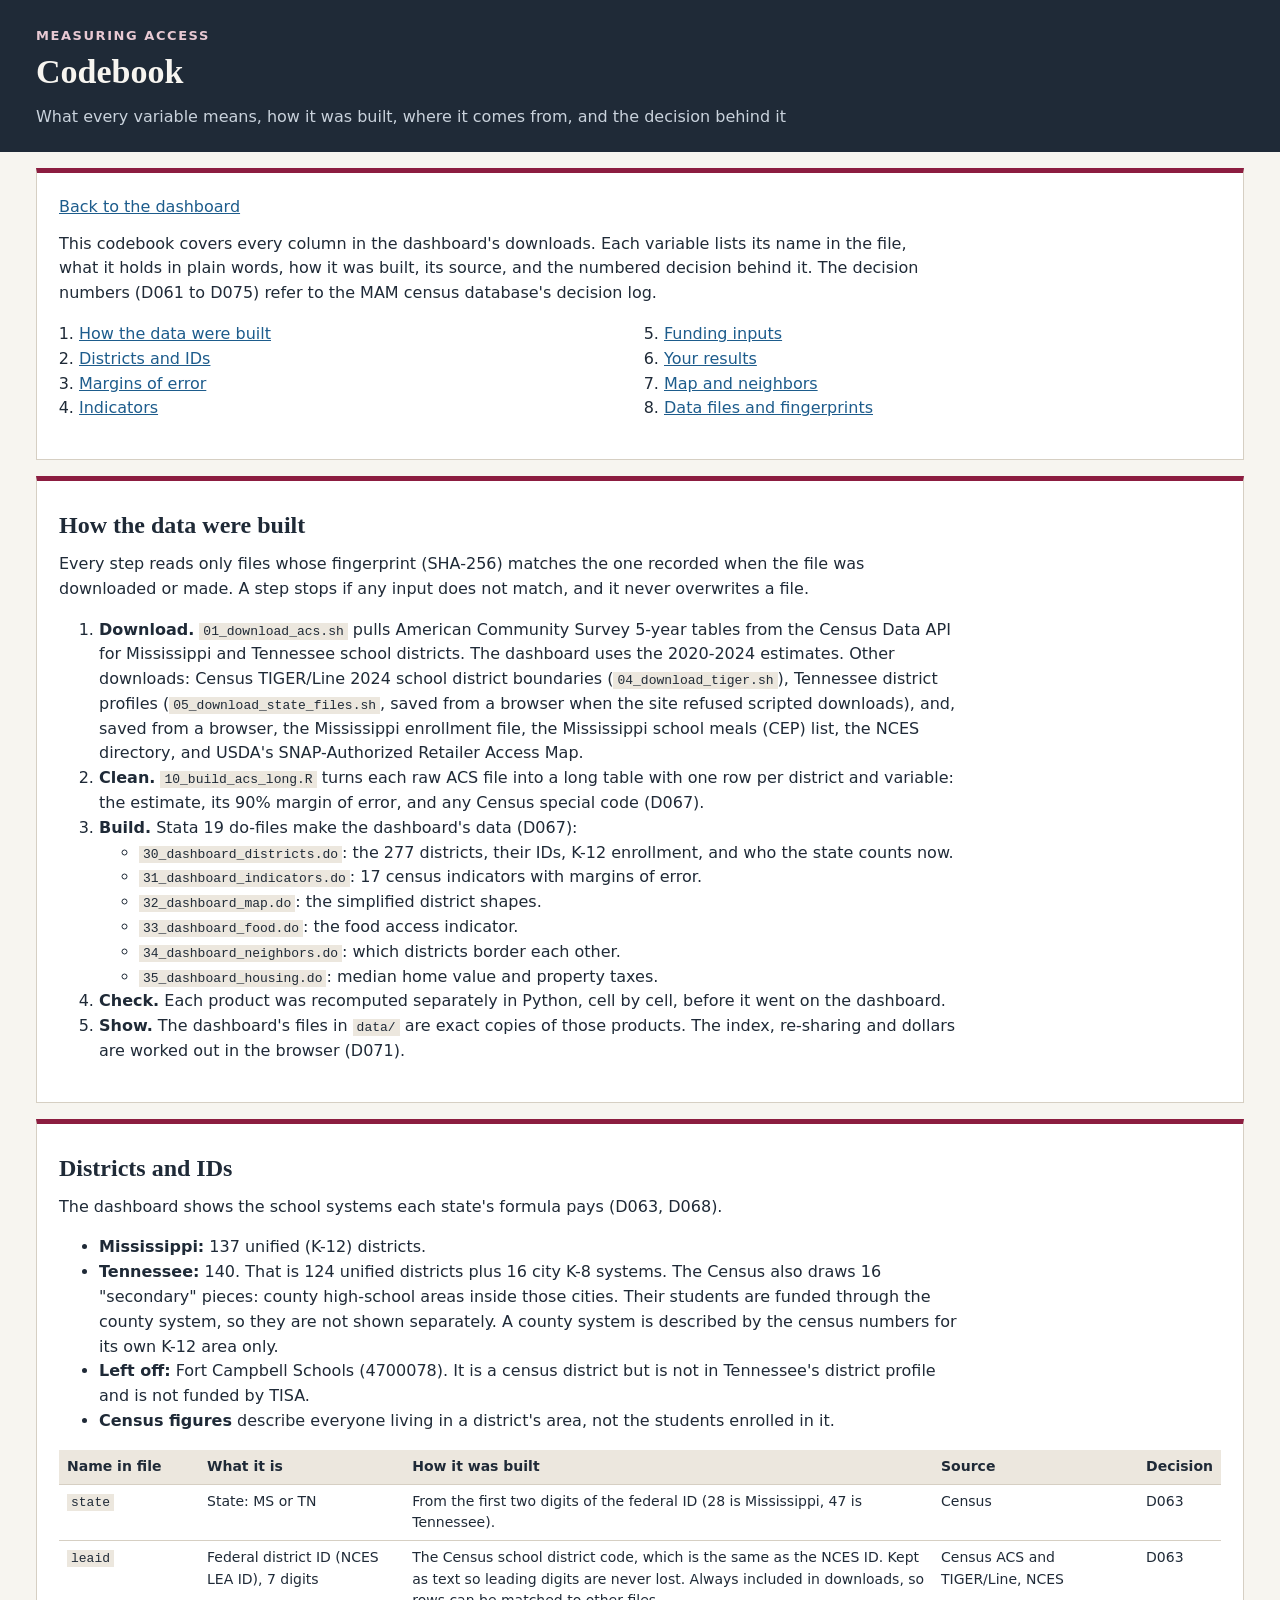
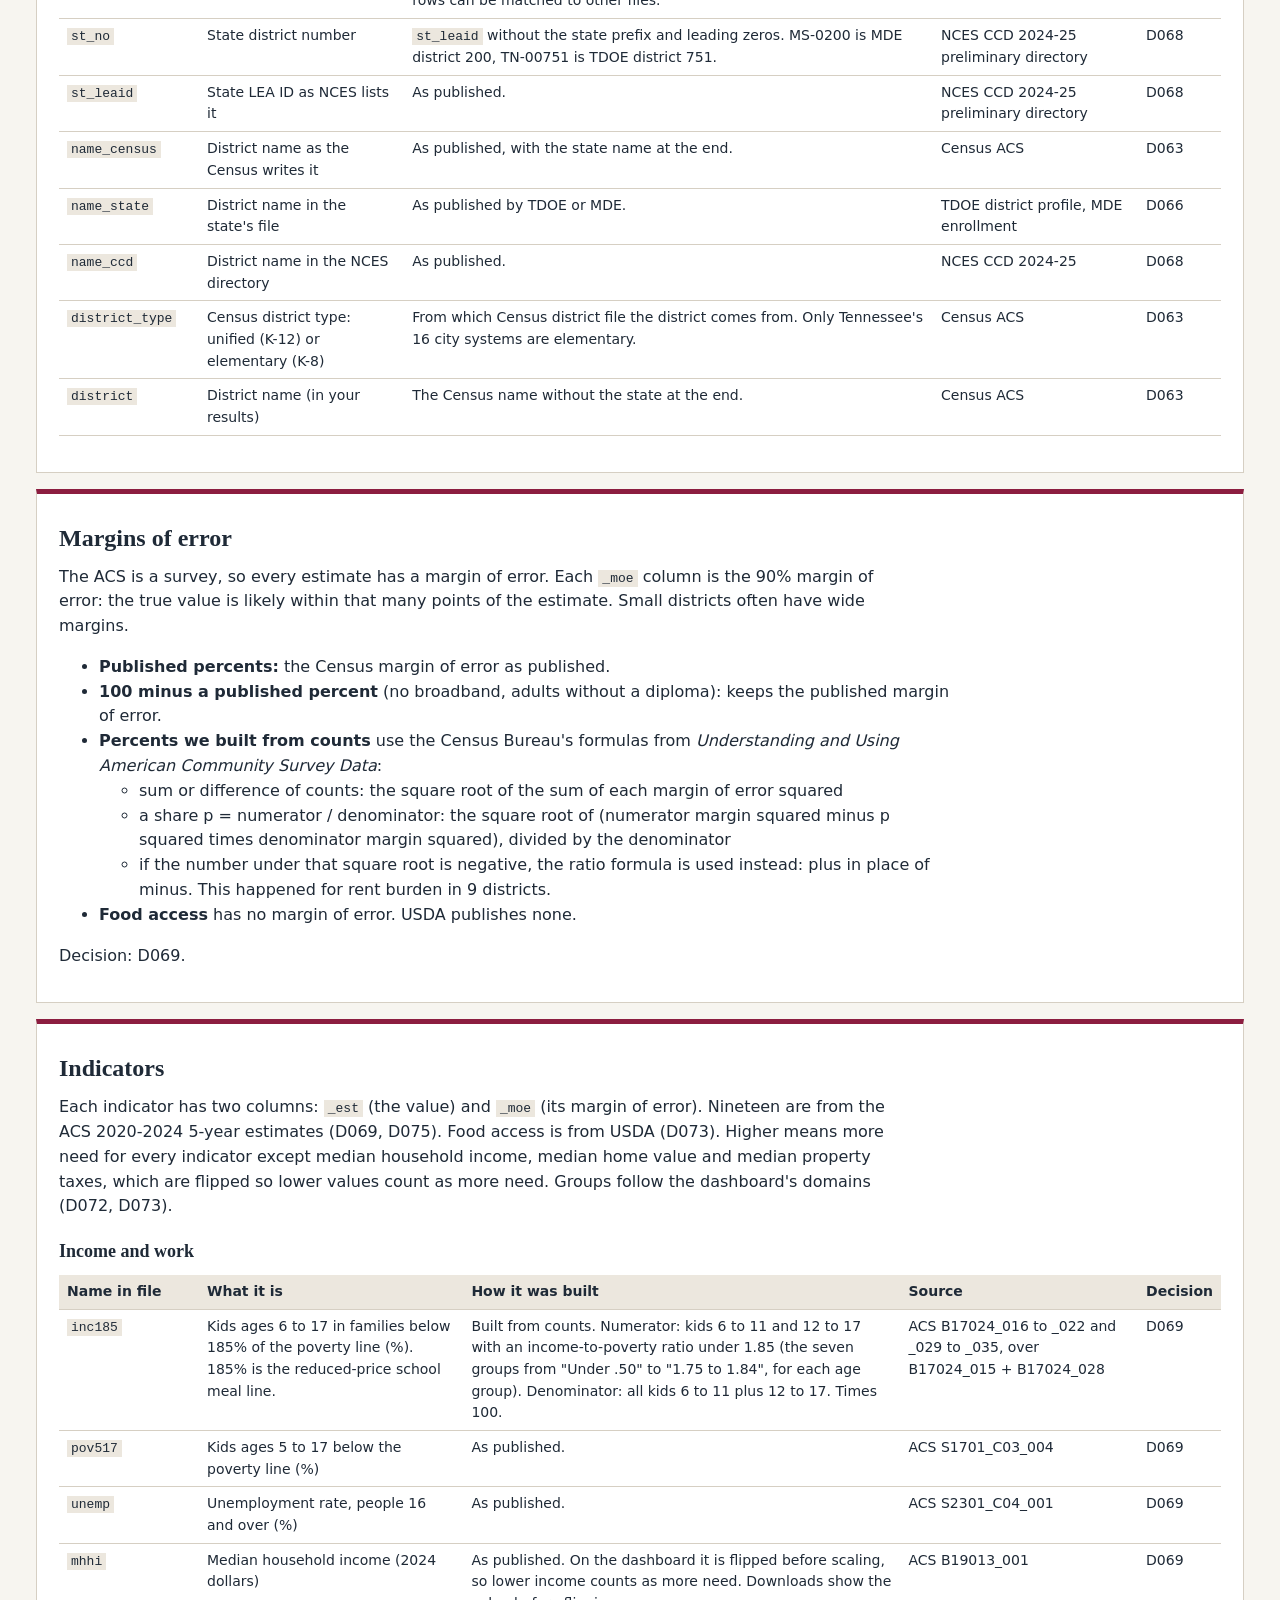
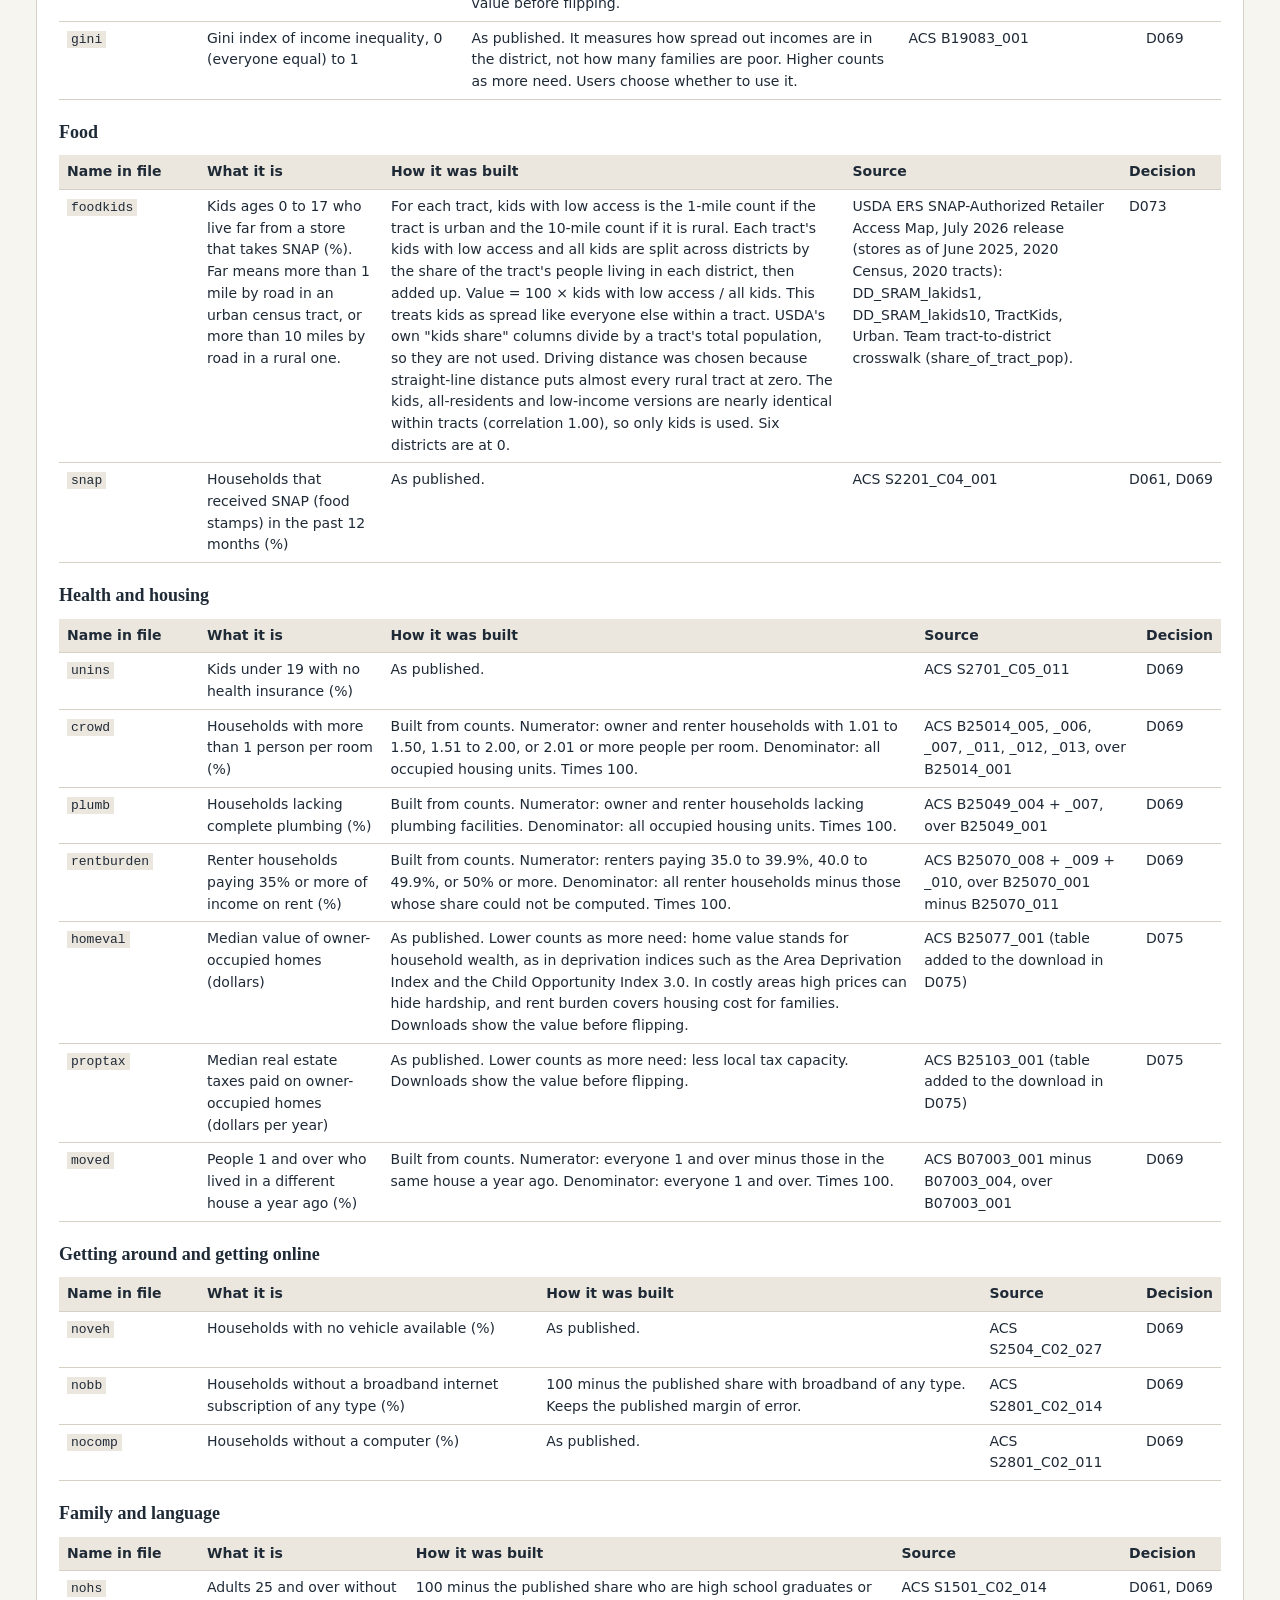
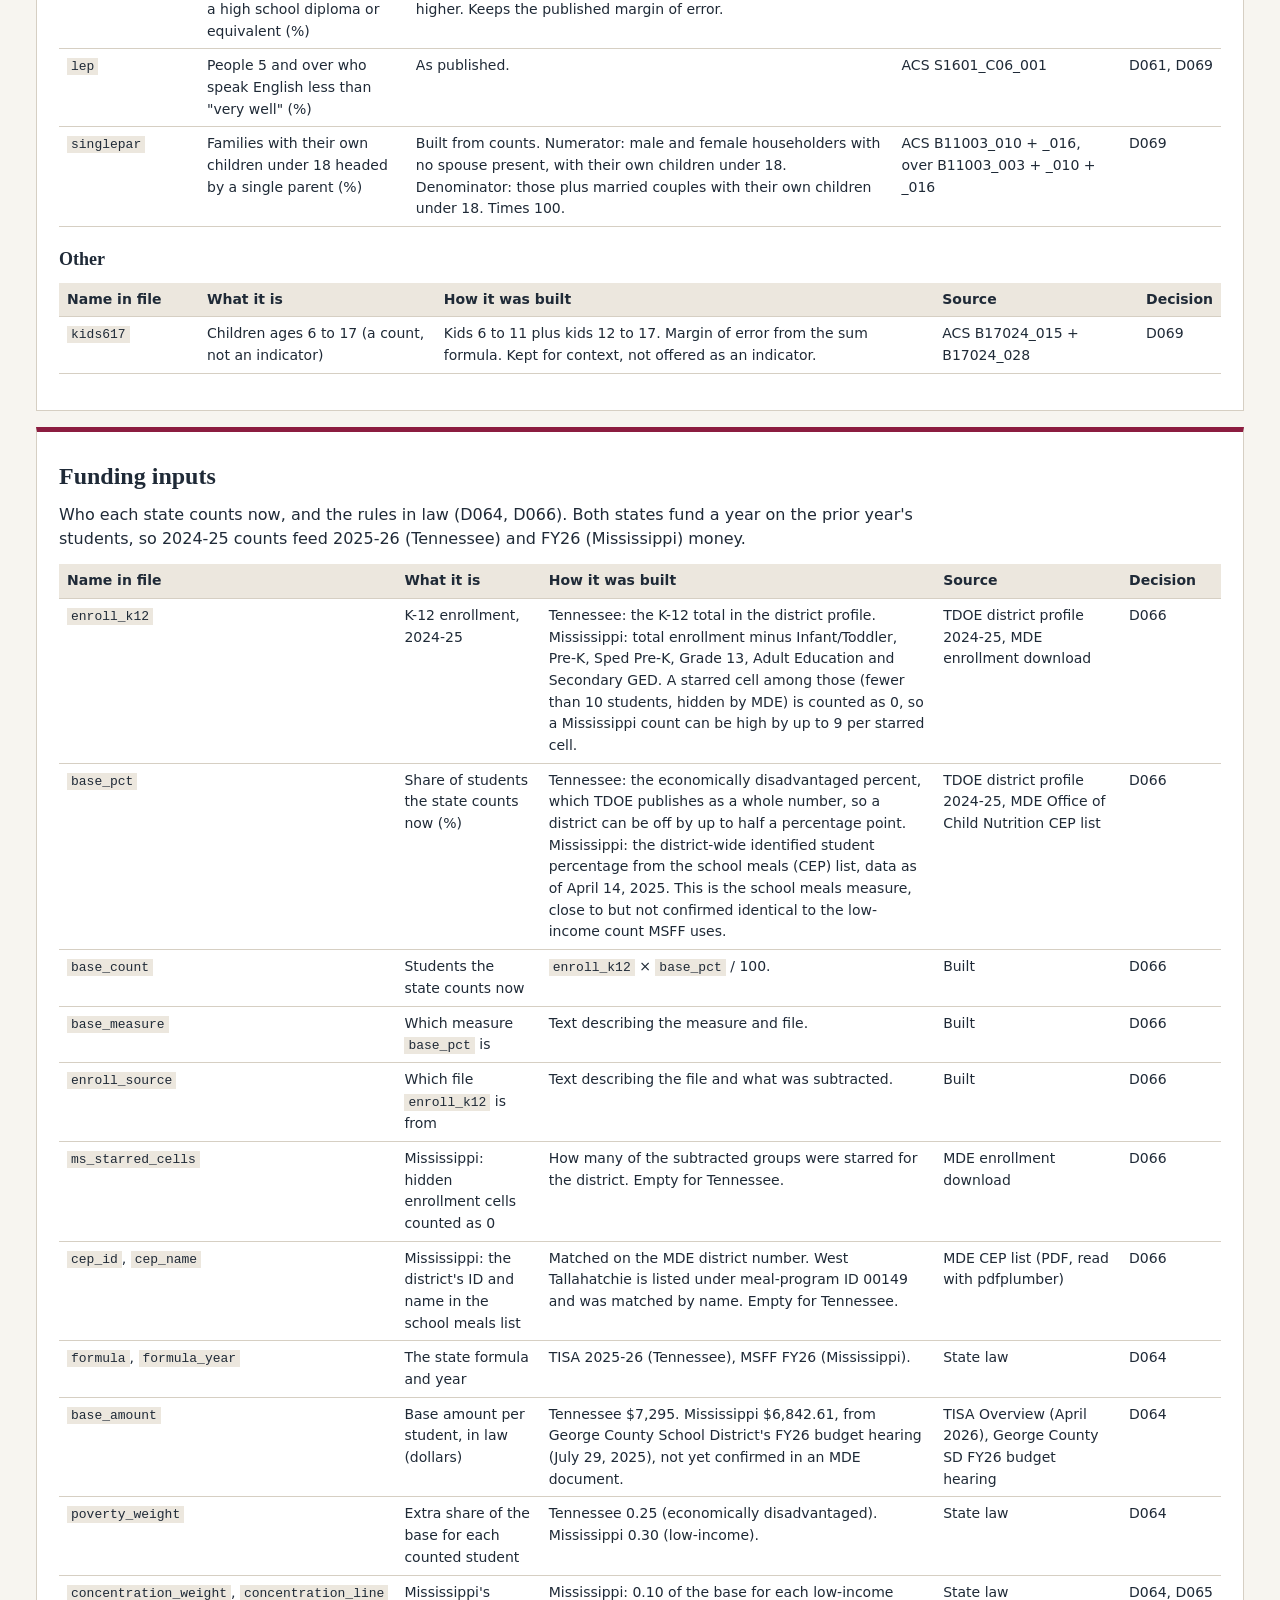
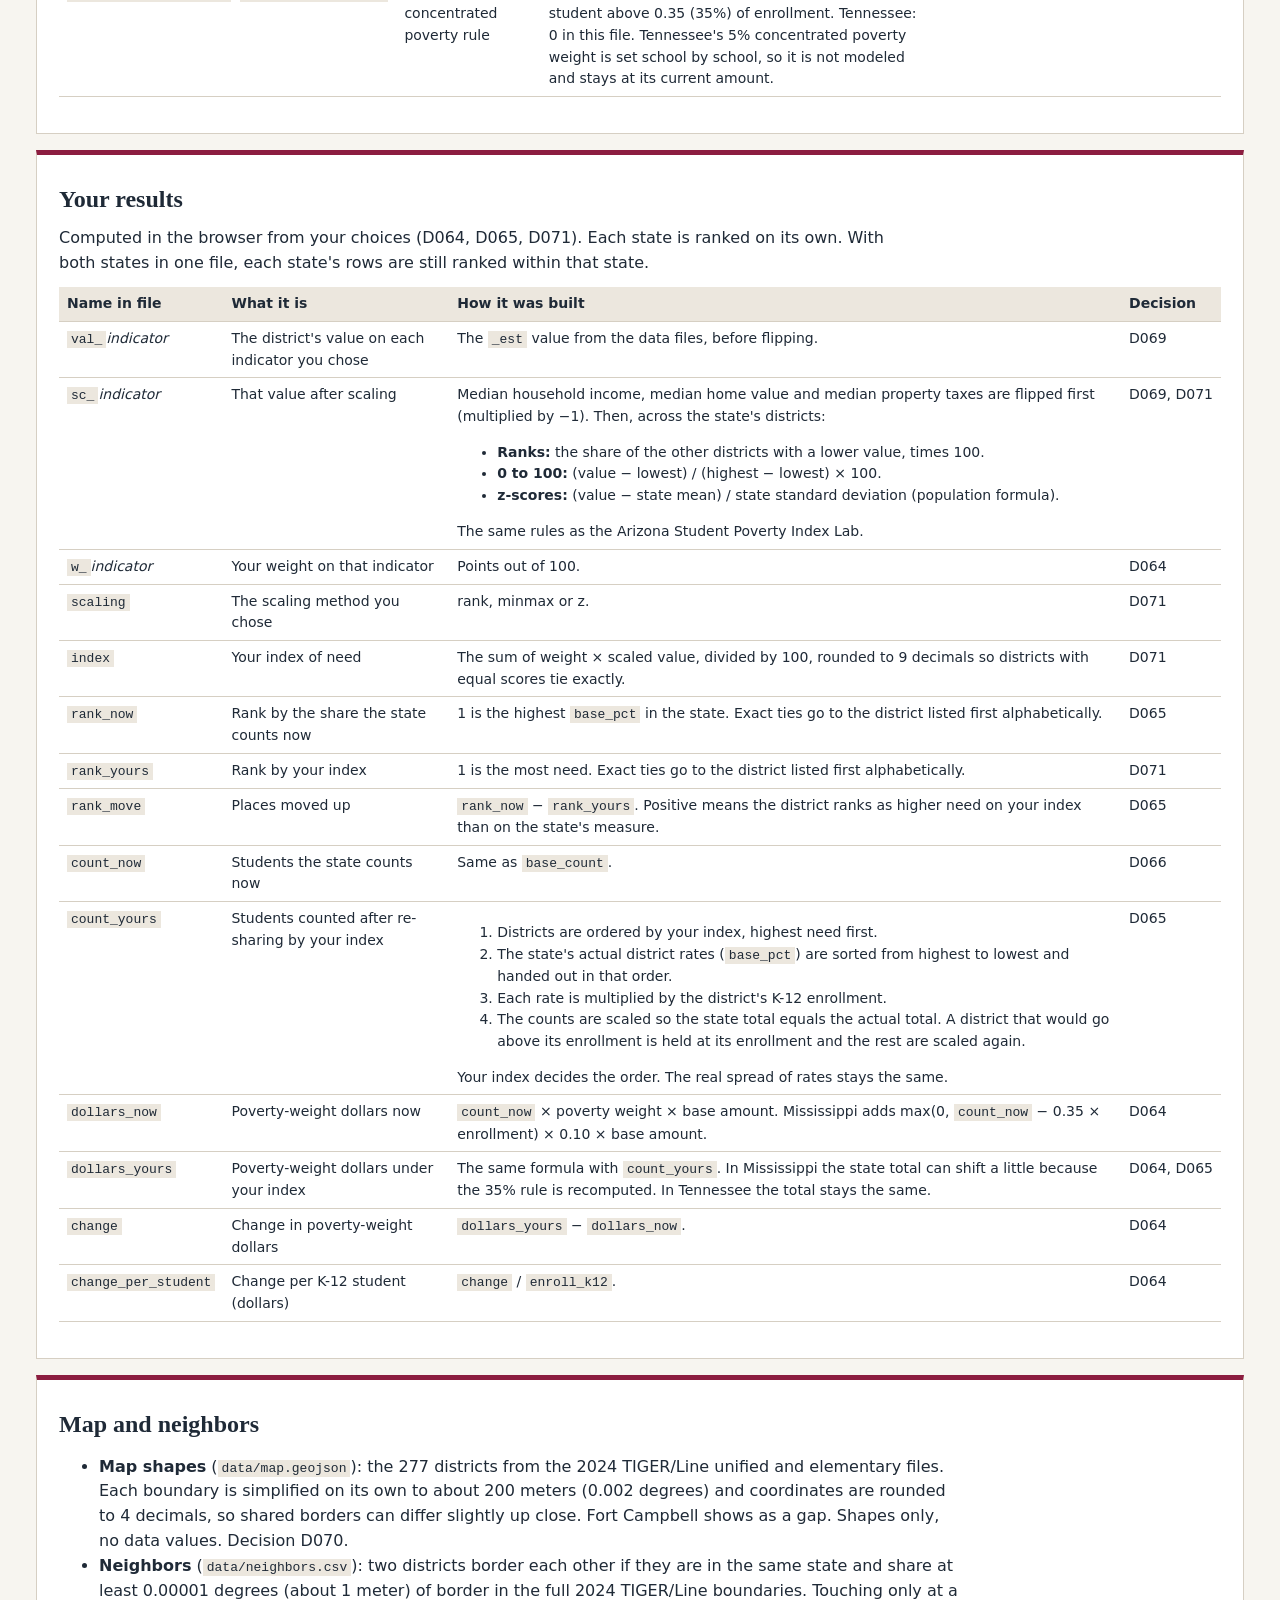
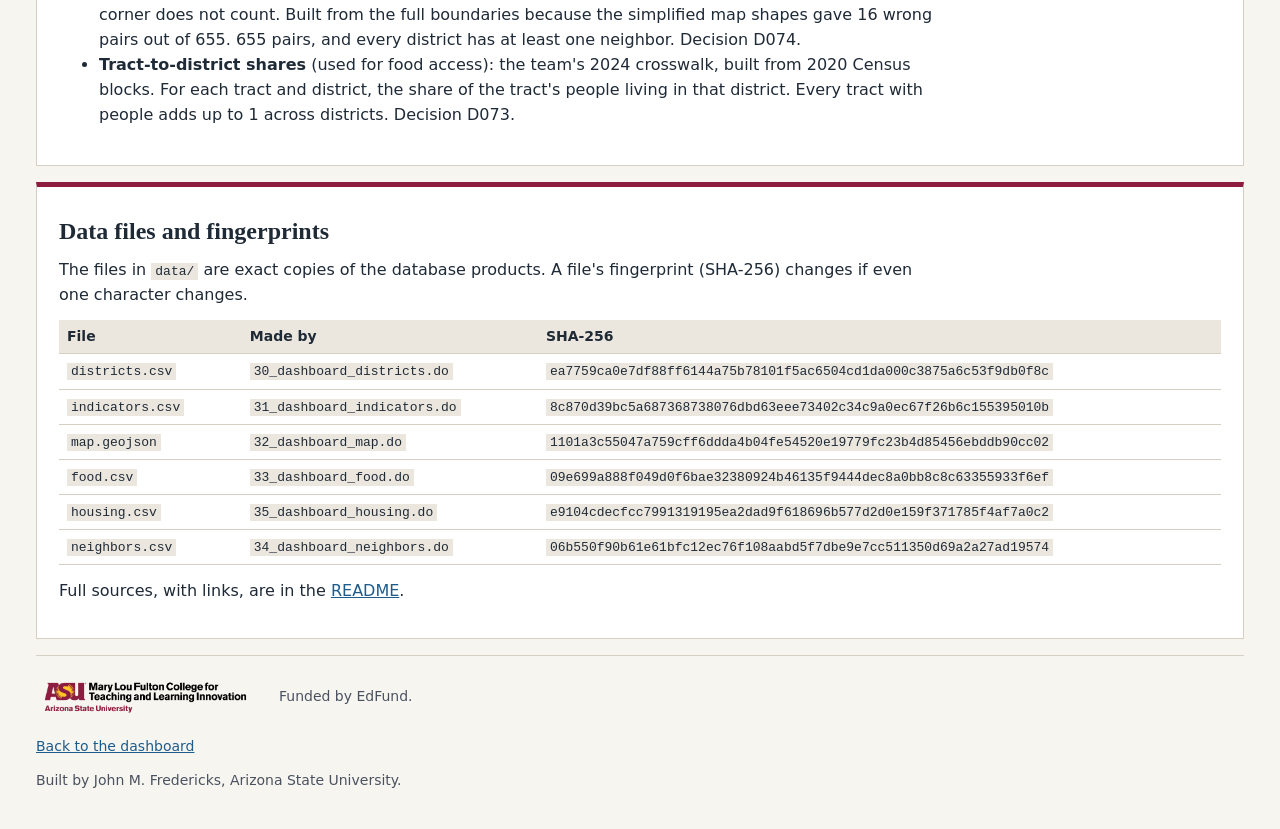
==== commit 6ca53164: "Housing indicators and the State's current poverty count label - Median home value (ACS B25077_001) " ====
--- a/codebook.html
+++ b/codebook.html
@@ -19,7 +19,7 @@
 <meta name="twitter:title" content="Measuring Access Codebook">
 <meta name="twitter:description" content="What every variable in the Measuring Access dashboard means, how it was built, and where it comes from.">
 <meta name="twitter:image" content="https://measuringaccess.org/assets/share-card.png">
-<link rel="stylesheet" href="style.css?v=20261119b">
+<link rel="stylesheet" href="style.css?v=20261119d">
 <style>
   .cb h2 { margin-top: 8px; }
   .cb h3 { margin-top: 22px; }
@@ -45,7 +45,7 @@
 <main class="wrap cb">
   <div class="panel">
     <p><a href="./">Back to the dashboard</a></p>
-    <p>This codebook covers every column in the dashboard's downloads. Each variable lists its name in the file, what it holds in plain words, how it was built, its source, and the numbered decision behind it. The decision numbers (D061 to D074) refer to the MAM census database's decision log.</p>
+    <p>This codebook covers every column in the dashboard's downloads. Each variable lists its name in the file, what it holds in plain words, how it was built, its source, and the numbered decision behind it. The decision numbers (D061 to D075) refer to the MAM census database's decision log.</p>
     <ol class="toc">
       <li><a href="#pipeline">How the data were built</a></li>
       <li><a href="#units">Districts and IDs</a></li>
@@ -71,6 +71,7 @@
           <li><code>32_dashboard_map.do</code>: the simplified district shapes.</li>
           <li><code>33_dashboard_food.do</code>: the food access indicator.</li>
           <li><code>34_dashboard_neighbors.do</code>: which districts border each other.</li>
+          <li><code>35_dashboard_housing.do</code>: median home value and property taxes.</li>
         </ul>
       </li>
       <li><strong>Check.</strong> Each product was recomputed separately in Python, cell by cell, before it went on the dashboard.</li>
@@ -121,7 +122,7 @@
 
   <div class="panel" id="indicators">
     <h2>Indicators</h2>
-    <p>Each indicator has two columns: <code>_est</code> (the value) and <code>_moe</code> (its margin of error). Seventeen are from the ACS 2020-2024 5-year estimates (D069). Food access is from USDA (D073). Higher means more need for every indicator except median household income, which is flipped so lower income counts as more need. Groups follow the dashboard's domains (D072, D073).</p>
+    <p>Each indicator has two columns: <code>_est</code> (the value) and <code>_moe</code> (its margin of error). Nineteen are from the ACS 2020-2024 5-year estimates (D069, D075). Food access is from USDA (D073). Higher means more need for every indicator except median household income, median home value and median property taxes, which are flipped so lower values count as more need. Groups follow the dashboard's domains (D072, D073).</p>
 
     <h3>Income and work</h3>
     <div class="dtablewrap"><table class="dtable">
@@ -147,6 +148,8 @@
       <tr><td><code>crowd</code></td><td>Households with more than 1 person per room (%)</td><td>Built from counts. Numerator: owner and renter households with 1.01 to 1.50, 1.51 to 2.00, or 2.01 or more people per room. Denominator: all occupied housing units. Times 100.</td><td class="src">ACS B25014_005, _006, _007, _011, _012, _013, over B25014_001</td><td class="dec">D069</td></tr>
       <tr><td><code>plumb</code></td><td>Households lacking complete plumbing (%)</td><td>Built from counts. Numerator: owner and renter households lacking plumbing facilities. Denominator: all occupied housing units. Times 100.</td><td class="src">ACS B25049_004 + _007, over B25049_001</td><td class="dec">D069</td></tr>
       <tr><td><code>rentburden</code></td><td>Renter households paying 35% or more of income on rent (%)</td><td>Built from counts. Numerator: renters paying 35.0 to 39.9%, 40.0 to 49.9%, or 50% or more. Denominator: all renter households minus those whose share could not be computed. Times 100.</td><td class="src">ACS B25070_008 + _009 + _010, over B25070_001 minus B25070_011</td><td class="dec">D069</td></tr>
+      <tr><td><code>homeval</code></td><td>Median value of owner-occupied homes (dollars)</td><td>As published. Lower counts as more need: home value stands for household wealth, as in deprivation indices such as the Area Deprivation Index and the Child Opportunity Index 3.0. In costly areas high prices can hide hardship, and rent burden covers housing cost for families. Downloads show the value before flipping.</td><td class="src">ACS B25077_001 (table added to the download in D075)</td><td class="dec">D075</td></tr>
+      <tr><td><code>proptax</code></td><td>Median real estate taxes paid on owner-occupied homes (dollars per year)</td><td>As published. Lower counts as more need: less local tax capacity. Downloads show the value before flipping.</td><td class="src">ACS B25103_001 (table added to the download in D075)</td><td class="dec">D075</td></tr>
       <tr><td><code>moved</code></td><td>People 1 and over who lived in a different house a year ago (%)</td><td>Built from counts. Numerator: everyone 1 and over minus those in the same house a year ago. Denominator: everyone 1 and over. Times 100.</td><td class="src">ACS B07003_001 minus B07003_004, over B07003_001</td><td class="dec">D069</td></tr>
     </table></div>
 
@@ -197,8 +200,8 @@
     <p>Computed in the browser from your choices (D064, D065, D071). Each state is ranked on its own. With both states in one file, each state's rows are still ranked within that state.</p>
     <div class="dtablewrap"><table class="dtable">
       <tr><th>Name in file</th><th>What it is</th><th>How it was built</th><th>Decision</th></tr>
-      <tr><td><code>val_</code><em>indicator</em></td><td>The district's value on each indicator you chose</td><td>The <code>_est</code> value from the indicators file, before flipping.</td><td class="dec">D069</td></tr>
-      <tr><td><code>sc_</code><em>indicator</em></td><td>That value after scaling</td><td>Median household income is flipped first (multiplied by −1). Then, across the state's districts:
+      <tr><td><code>val_</code><em>indicator</em></td><td>The district's value on each indicator you chose</td><td>The <code>_est</code> value from the data files, before flipping.</td><td class="dec">D069</td></tr>
+      <tr><td><code>sc_</code><em>indicator</em></td><td>That value after scaling</td><td>Median household income, median home value and median property taxes are flipped first (multiplied by −1). Then, across the state's districts:
         <ul>
           <li><strong>Ranks:</strong> the share of the other districts with a lower value, times 100.</li>
           <li><strong>0 to 100:</strong> (value − lowest) / (highest − lowest) × 100.</li>
@@ -245,6 +248,7 @@
       <tr><td><code>indicators.csv</code></td><td><code>31_dashboard_indicators.do</code></td><td><code>8c870d39bc5a687368738076dbd63eee73402c34c9a0ec67f26b6c155395010b</code></td></tr>
       <tr><td><code>map.geojson</code></td><td><code>32_dashboard_map.do</code></td><td><code>1101a3c55047a759cff6ddda4b04fe54520e19779fc23b4d85456ebddb90cc02</code></td></tr>
       <tr><td><code>food.csv</code></td><td><code>33_dashboard_food.do</code></td><td><code>09e699a888f049d0f6bae32380924b46135f9444dec8a0bb8c8c63355933f6ef</code></td></tr>
+      <tr><td><code>housing.csv</code></td><td><code>35_dashboard_housing.do</code></td><td><code>e9104cdecfcc7991319195ea2dad9f618696b577d2d0e159f371785f4af7a0c2</code></td></tr>
       <tr><td><code>neighbors.csv</code></td><td><code>34_dashboard_neighbors.do</code></td><td><code>06b550f90b61e61bfc12ec76f108aabd5f7dbe9e7cc511350d69a2a27ad19574</code></td></tr>
     </table></div>
     <p>Full sources, with links, are in the <a href="https://github.com/jmfreder123/mam-dashboard#readme">README</a>.</p>
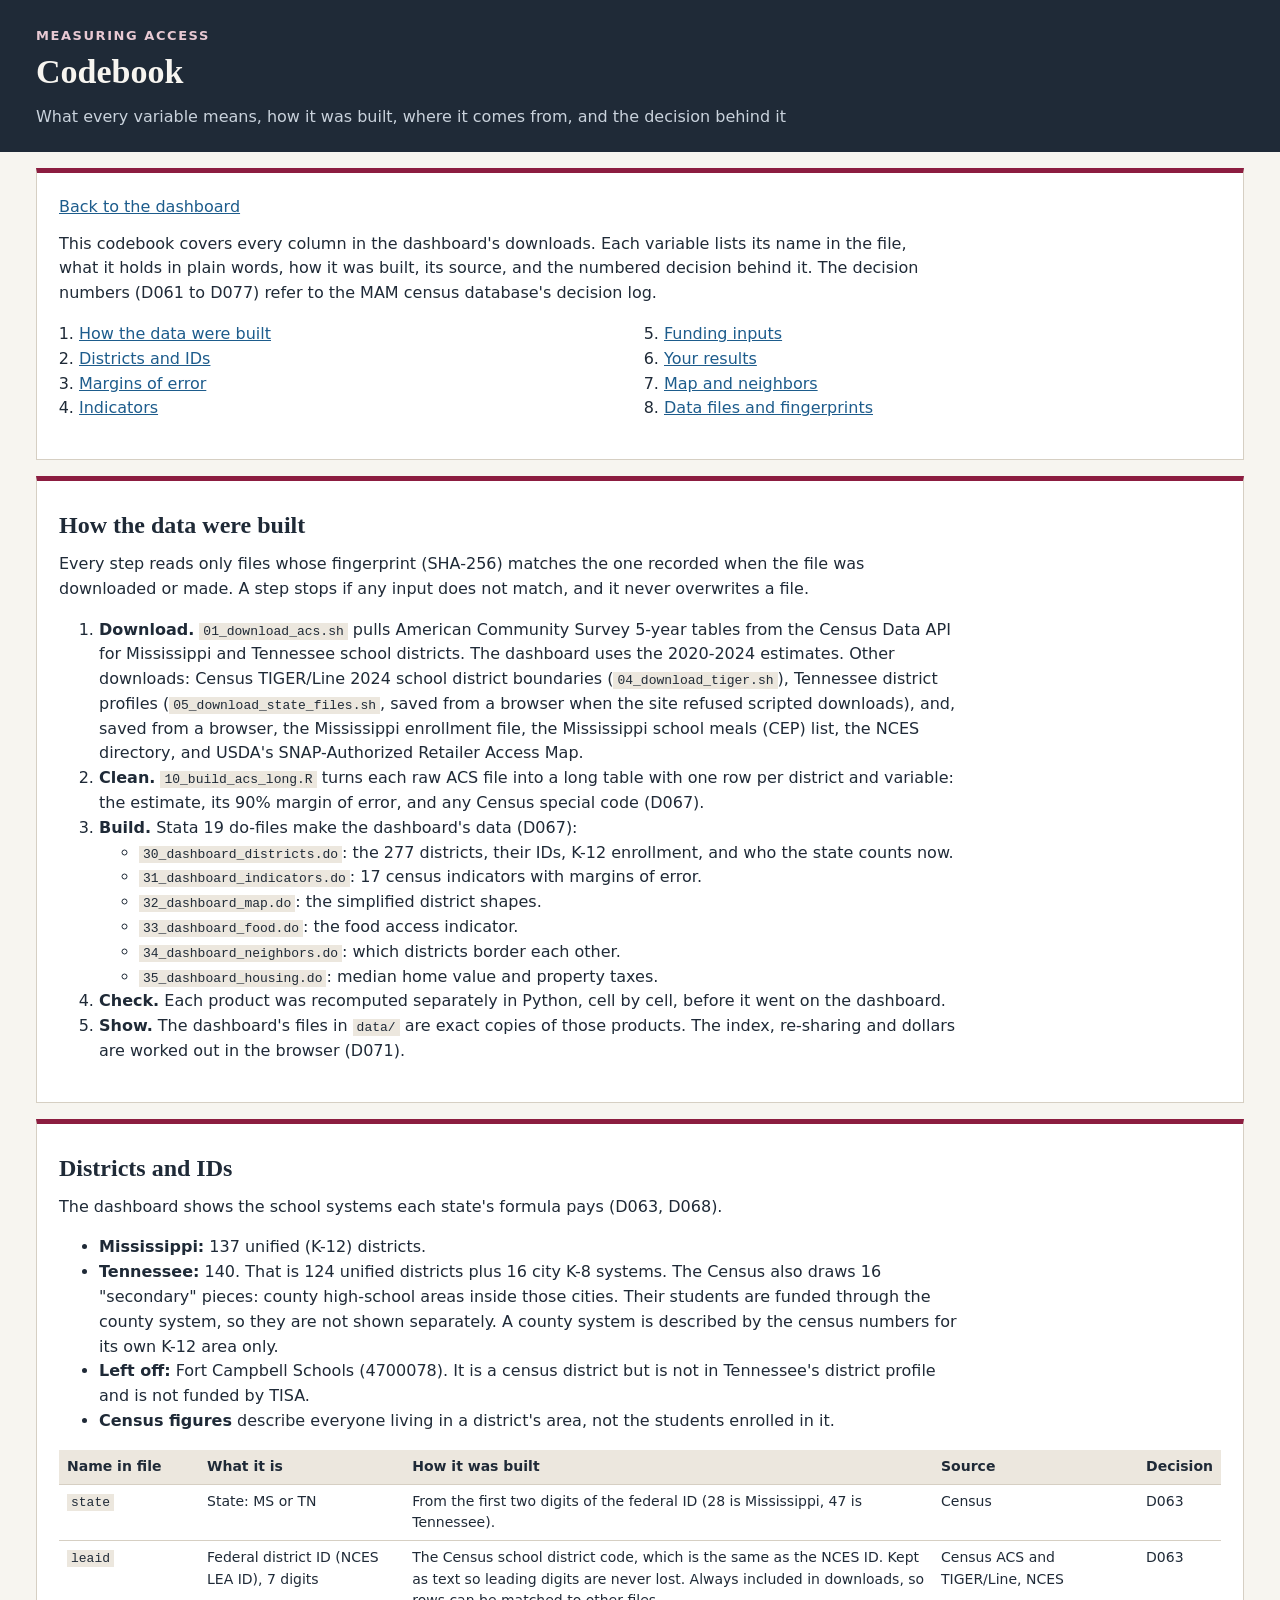
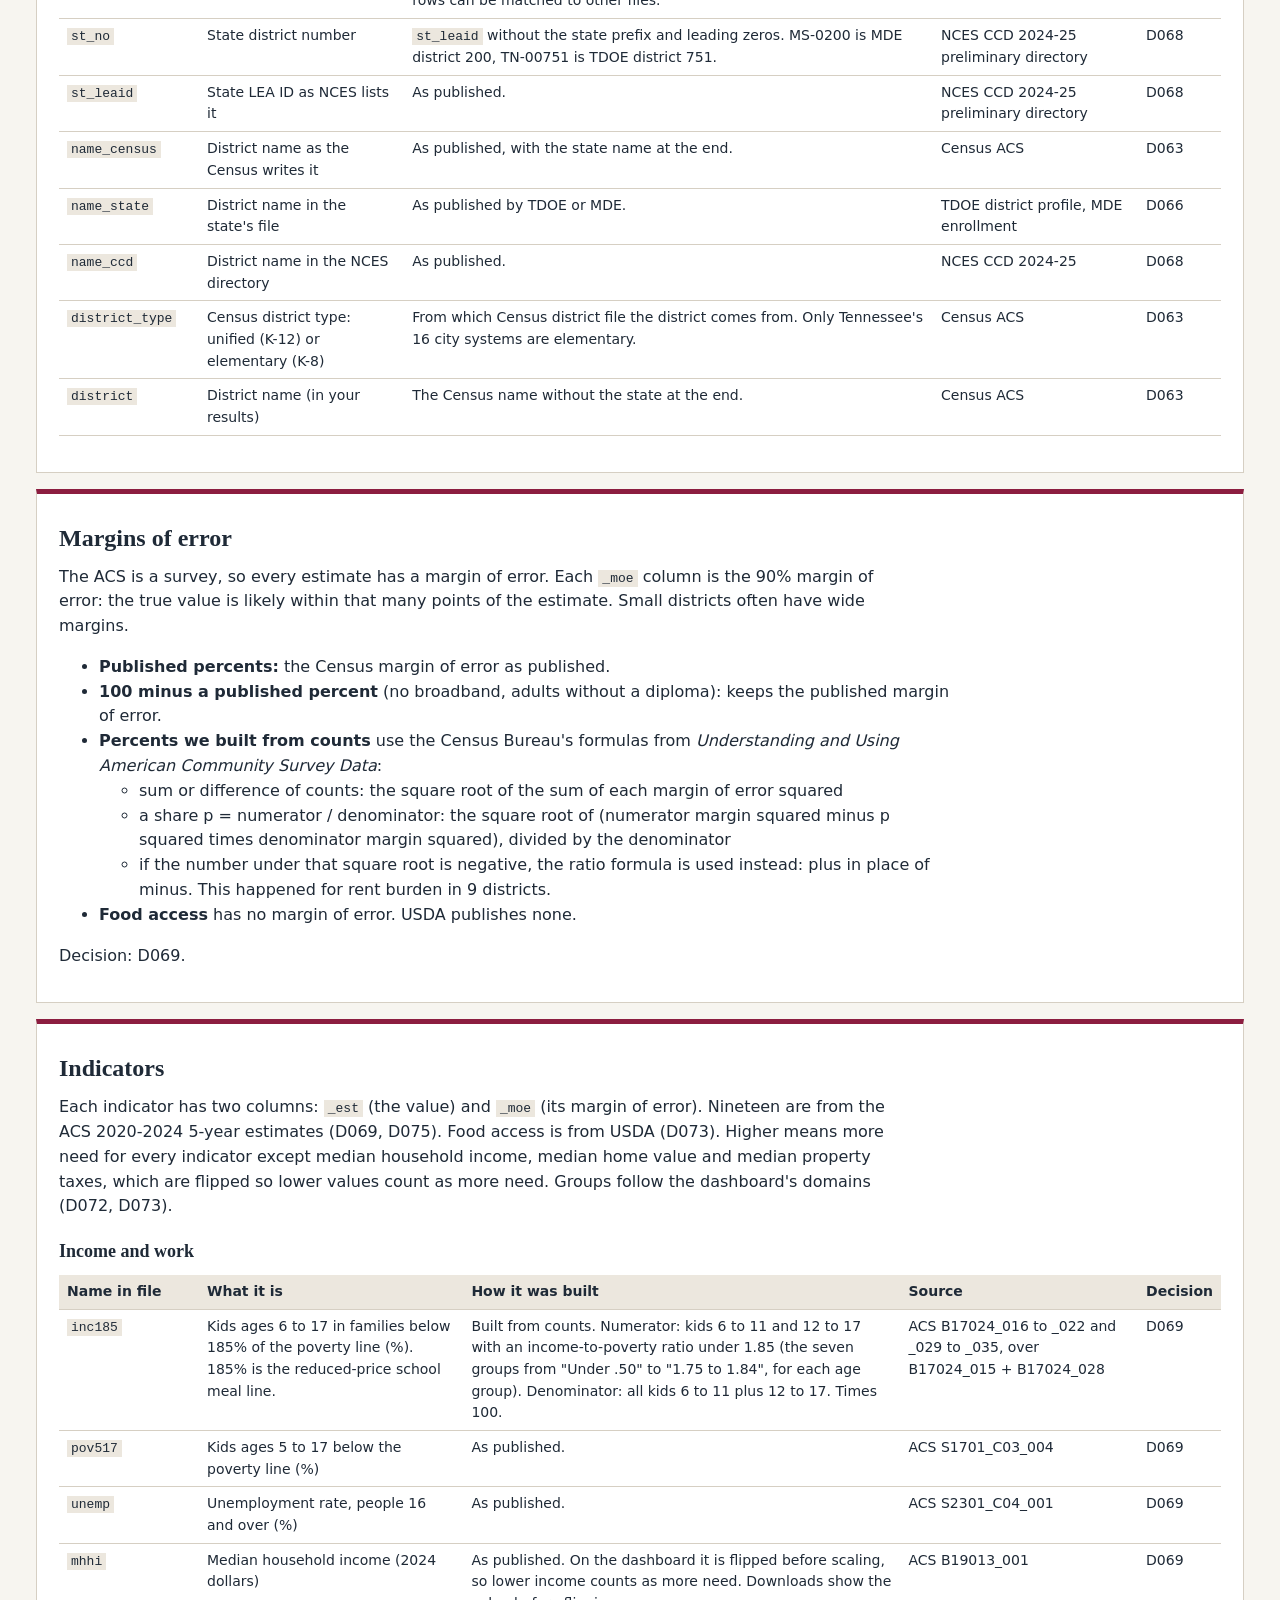
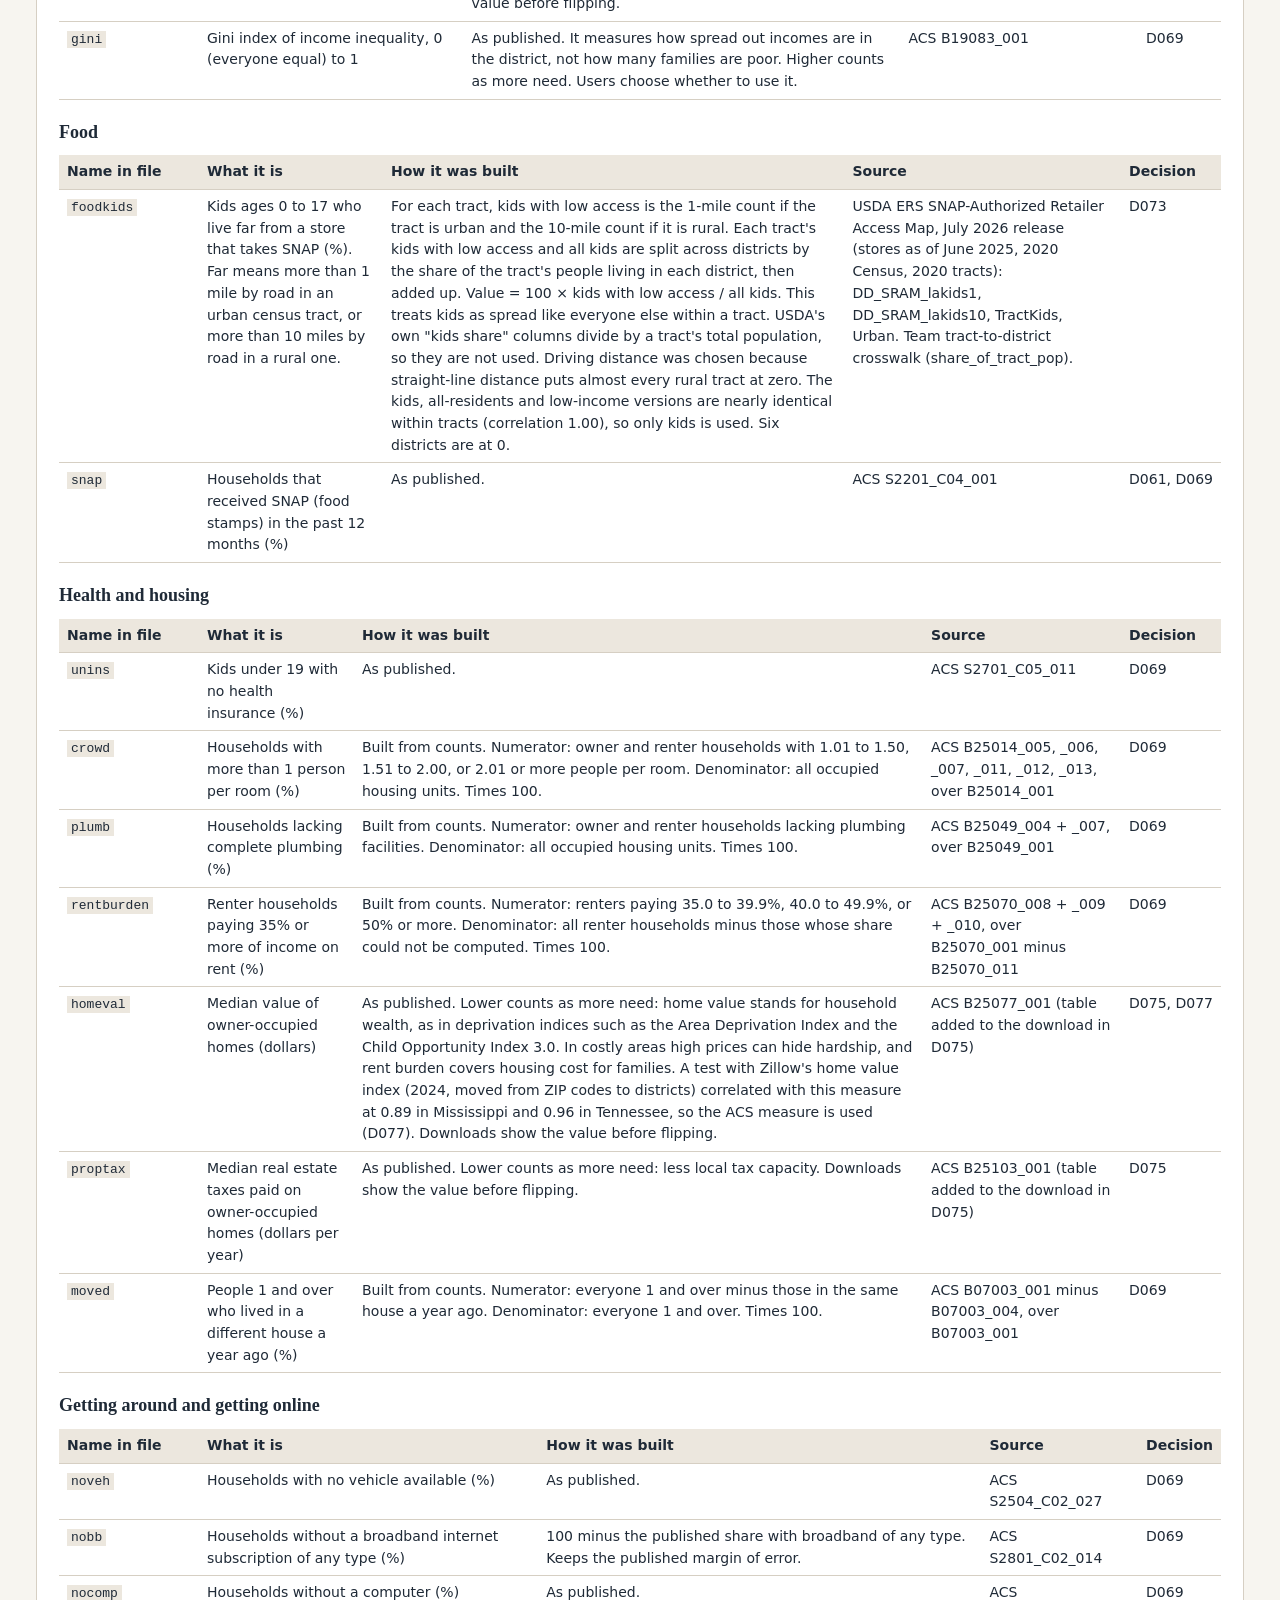
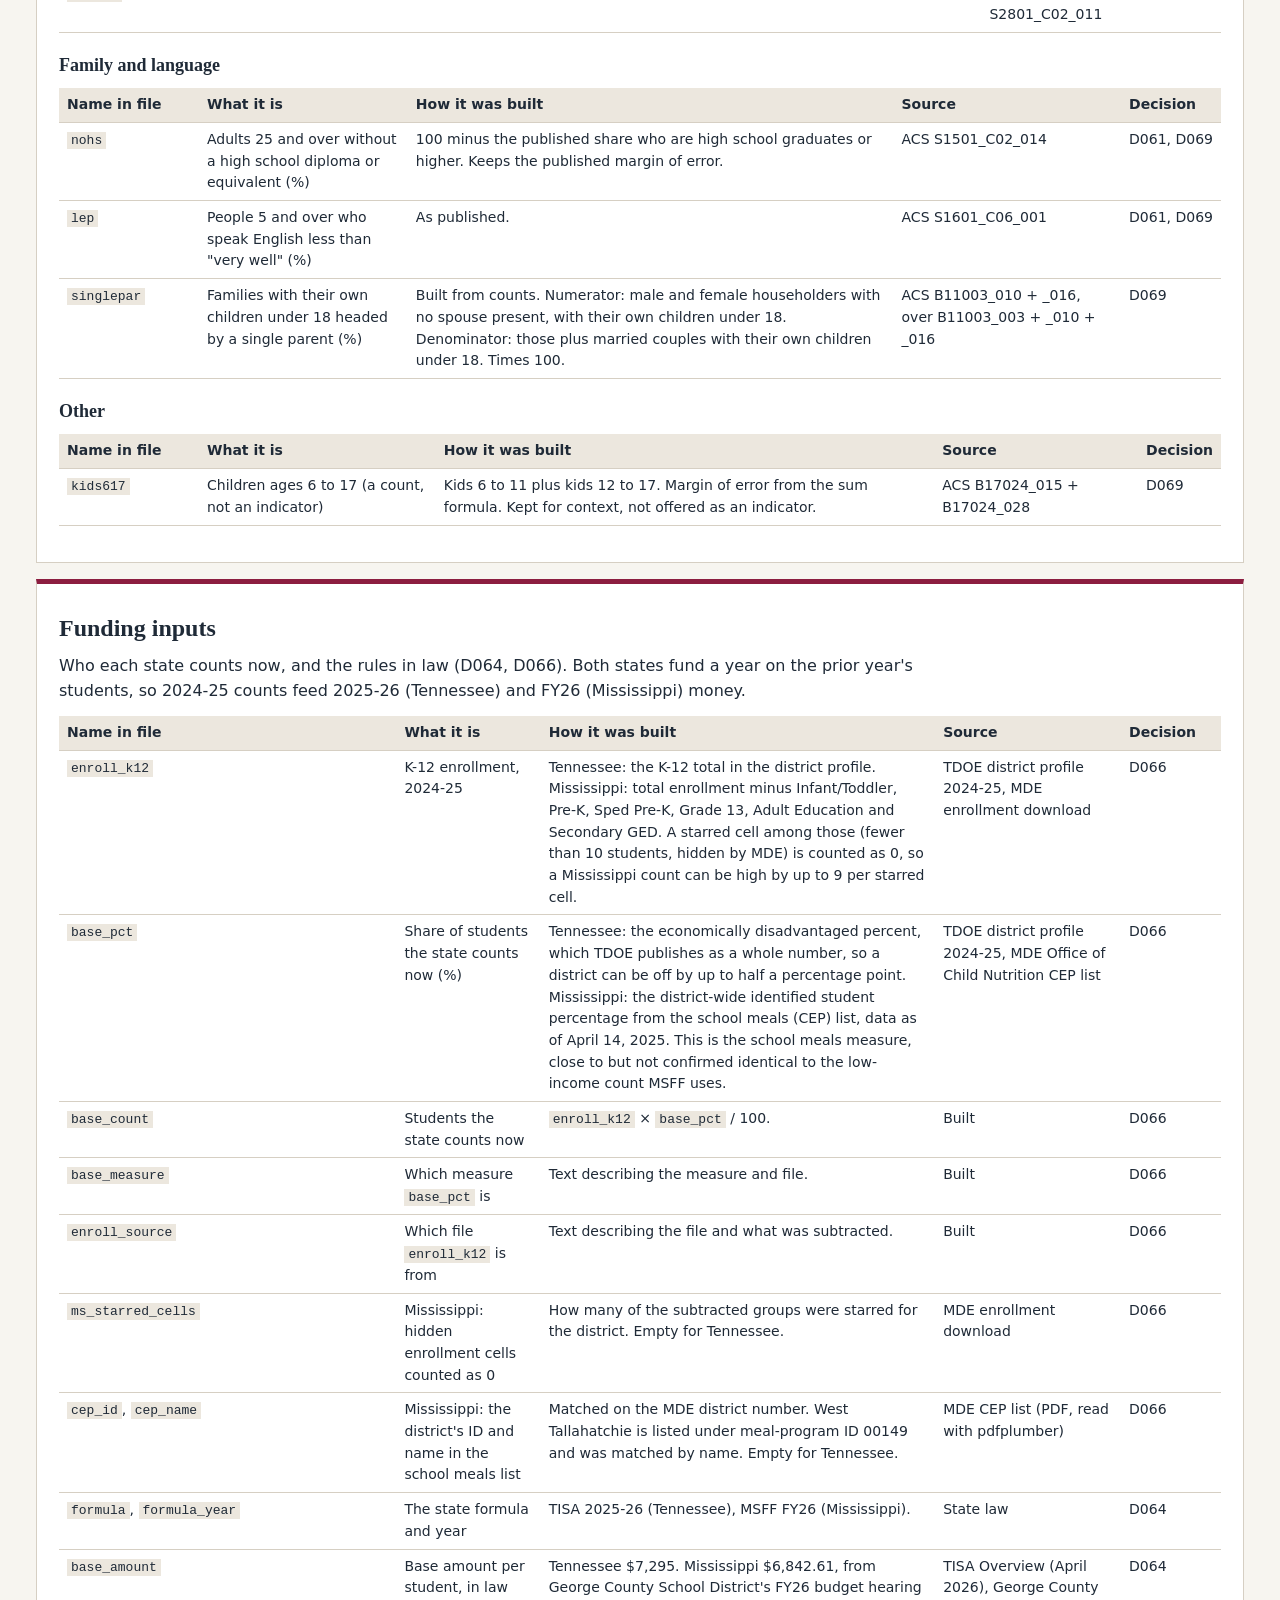
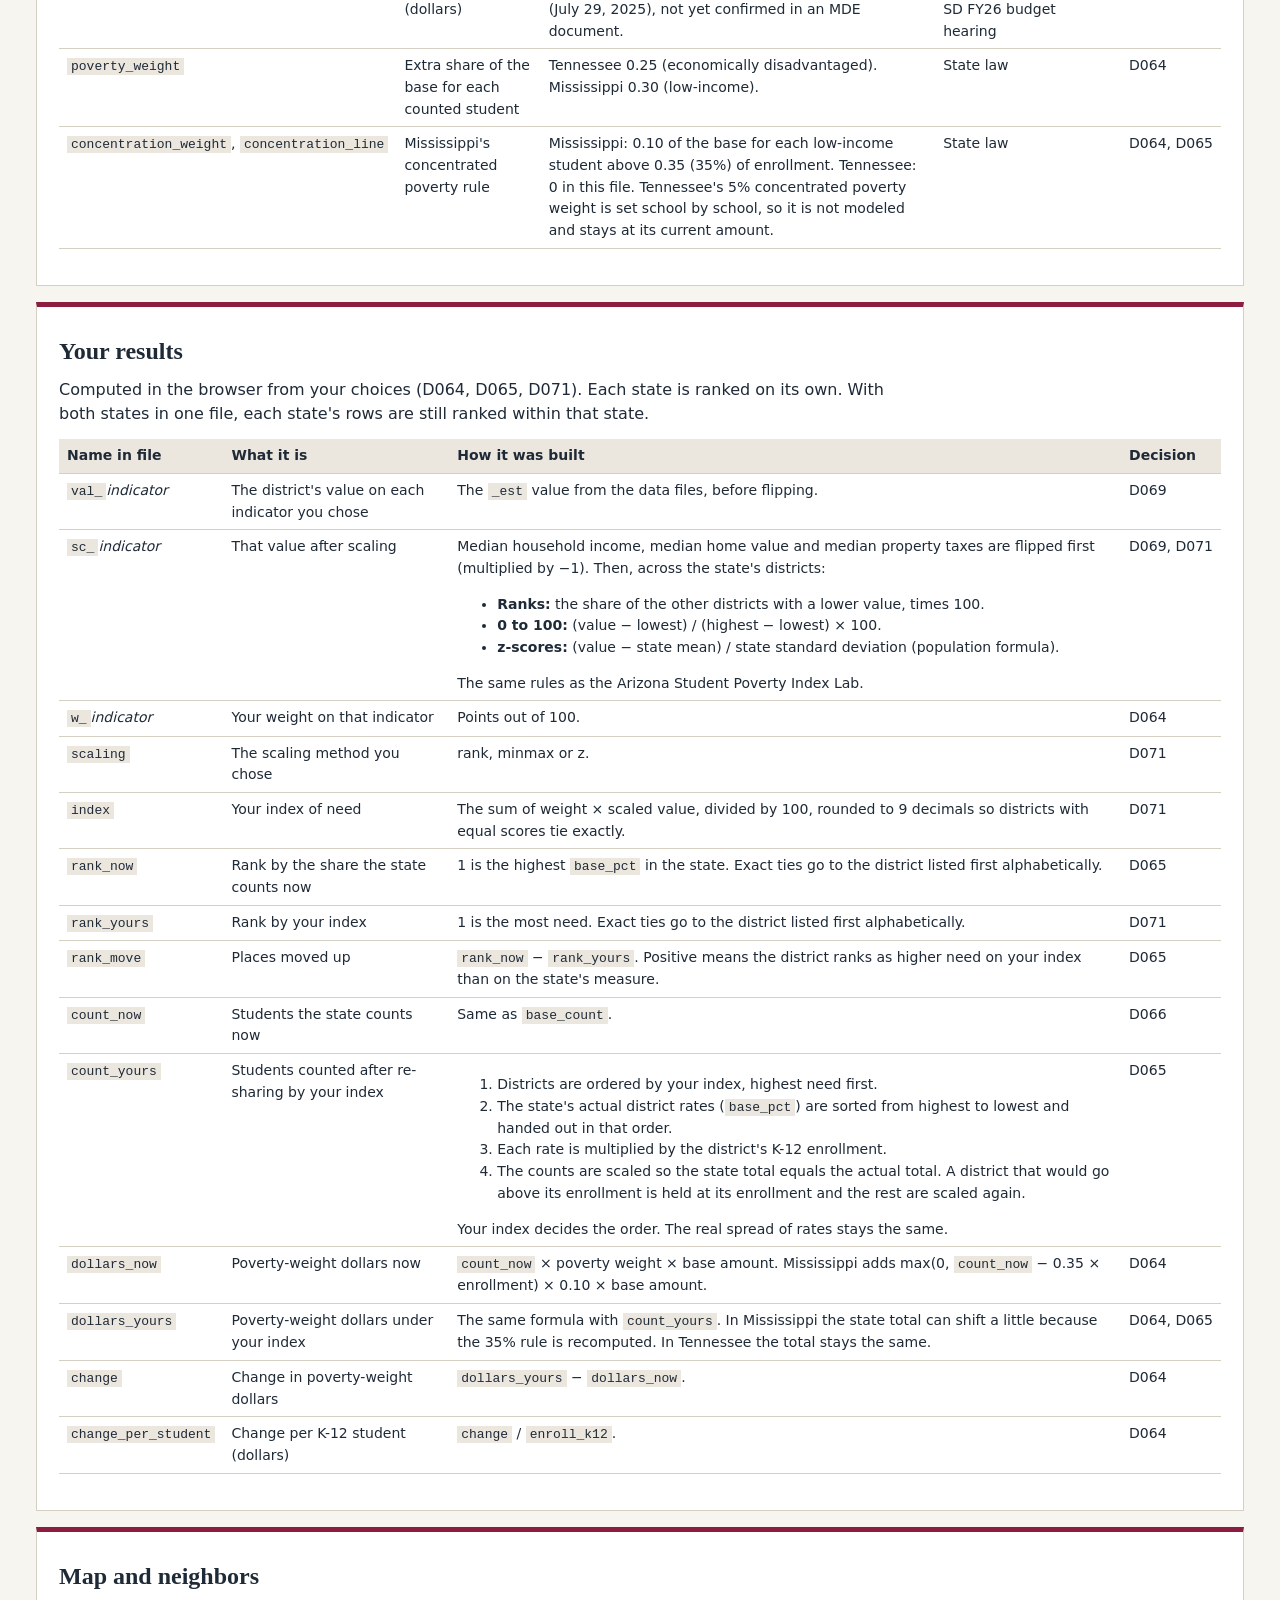
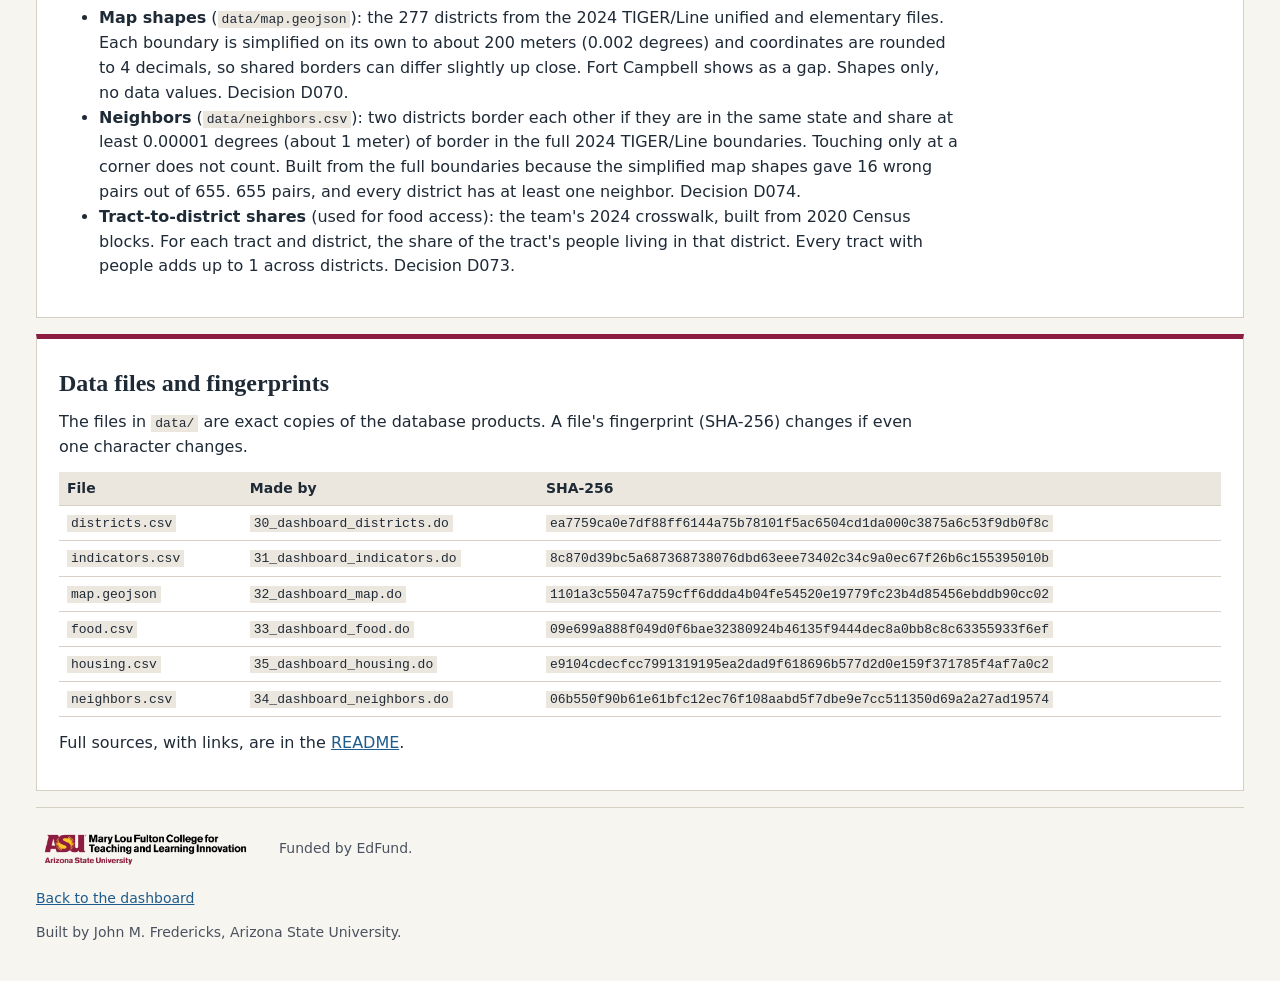
==== commit 12bd6c10: "Codebook: note the Zillow test on median home value (D077) Co-Authored-By: Claude Opus 5.5 <noreply@" ====
--- a/codebook.html
+++ b/codebook.html
@@ -19,7 +19,7 @@
 <meta name="twitter:title" content="Measuring Access Codebook">
 <meta name="twitter:description" content="What every variable in the Measuring Access dashboard means, how it was built, and where it comes from.">
 <meta name="twitter:image" content="https://measuringaccess.org/assets/share-card.png">
-<link rel="stylesheet" href="style.css?v=20261119d">
+<link rel="stylesheet" href="style.css?v=20261119e">
 <style>
   .cb h2 { margin-top: 8px; }
   .cb h3 { margin-top: 22px; }
@@ -45,7 +45,7 @@
 <main class="wrap cb">
   <div class="panel">
     <p><a href="./">Back to the dashboard</a></p>
-    <p>This codebook covers every column in the dashboard's downloads. Each variable lists its name in the file, what it holds in plain words, how it was built, its source, and the numbered decision behind it. The decision numbers (D061 to D075) refer to the MAM census database's decision log.</p>
+    <p>This codebook covers every column in the dashboard's downloads. Each variable lists its name in the file, what it holds in plain words, how it was built, its source, and the numbered decision behind it. The decision numbers (D061 to D077) refer to the MAM census database's decision log.</p>
     <ol class="toc">
       <li><a href="#pipeline">How the data were built</a></li>
       <li><a href="#units">Districts and IDs</a></li>
@@ -148,7 +148,7 @@
       <tr><td><code>crowd</code></td><td>Households with more than 1 person per room (%)</td><td>Built from counts. Numerator: owner and renter households with 1.01 to 1.50, 1.51 to 2.00, or 2.01 or more people per room. Denominator: all occupied housing units. Times 100.</td><td class="src">ACS B25014_005, _006, _007, _011, _012, _013, over B25014_001</td><td class="dec">D069</td></tr>
       <tr><td><code>plumb</code></td><td>Households lacking complete plumbing (%)</td><td>Built from counts. Numerator: owner and renter households lacking plumbing facilities. Denominator: all occupied housing units. Times 100.</td><td class="src">ACS B25049_004 + _007, over B25049_001</td><td class="dec">D069</td></tr>
       <tr><td><code>rentburden</code></td><td>Renter households paying 35% or more of income on rent (%)</td><td>Built from counts. Numerator: renters paying 35.0 to 39.9%, 40.0 to 49.9%, or 50% or more. Denominator: all renter households minus those whose share could not be computed. Times 100.</td><td class="src">ACS B25070_008 + _009 + _010, over B25070_001 minus B25070_011</td><td class="dec">D069</td></tr>
-      <tr><td><code>homeval</code></td><td>Median value of owner-occupied homes (dollars)</td><td>As published. Lower counts as more need: home value stands for household wealth, as in deprivation indices such as the Area Deprivation Index and the Child Opportunity Index 3.0. In costly areas high prices can hide hardship, and rent burden covers housing cost for families. Downloads show the value before flipping.</td><td class="src">ACS B25077_001 (table added to the download in D075)</td><td class="dec">D075</td></tr>
+      <tr><td><code>homeval</code></td><td>Median value of owner-occupied homes (dollars)</td><td>As published. Lower counts as more need: home value stands for household wealth, as in deprivation indices such as the Area Deprivation Index and the Child Opportunity Index 3.0. In costly areas high prices can hide hardship, and rent burden covers housing cost for families. A test with Zillow's home value index (2024, moved from ZIP codes to districts) correlated with this measure at 0.89 in Mississippi and 0.96 in Tennessee, so the ACS measure is used (D077). Downloads show the value before flipping.</td><td class="src">ACS B25077_001 (table added to the download in D075)</td><td class="dec">D075, D077</td></tr>
       <tr><td><code>proptax</code></td><td>Median real estate taxes paid on owner-occupied homes (dollars per year)</td><td>As published. Lower counts as more need: less local tax capacity. Downloads show the value before flipping.</td><td class="src">ACS B25103_001 (table added to the download in D075)</td><td class="dec">D075</td></tr>
       <tr><td><code>moved</code></td><td>People 1 and over who lived in a different house a year ago (%)</td><td>Built from counts. Numerator: everyone 1 and over minus those in the same house a year ago. Denominator: everyone 1 and over. Times 100.</td><td class="src">ACS B07003_001 minus B07003_004, over B07003_001</td><td class="dec">D069</td></tr>
     </table></div>
--- a/style.css
+++ b/style.css
@@ -78,6 +78,11 @@
 .cards { display: grid; grid-template-columns: repeat(auto-fill, minmax(230px, 1fr)); gap: 10px; }
 .domain { margin-top: 18px; }
 .domain h3 { margin: 0 0 8px; padding-bottom: 4px; border-bottom: 2px solid var(--rule); }
+.dtoggle { font: inherit; font-weight: inherit; color: inherit; background: none; border: 0; padding: 0; cursor: pointer; text-align: left; display: flex; align-items: baseline; gap: 6px; width: 100%; }
+.dtoggle:hover { color: var(--accent); }
+.dtoggle .chev { font-size: 14px; width: 14px; flex: none; color: var(--soft); }
+.cards[hidden] { display: none; }
+.dpicked { font-size: 14px; color: var(--soft); margin: -2px 0 0 20px; }
 .domain .dcount { font-family: system-ui, -apple-system, "Segoe UI", Roboto, Arial, sans-serif; font-size: 13px; font-weight: 400; color: var(--soft); margin-left: 6px; }
 .card { display: flex; gap: 10px; align-items: flex-start; border: 1px solid var(--rule); padding: 12px; cursor: pointer; background: #FFF; }
 .card input { margin-top: 4px; accent-color: var(--accent); width: 18px; height: 18px; flex: none; }
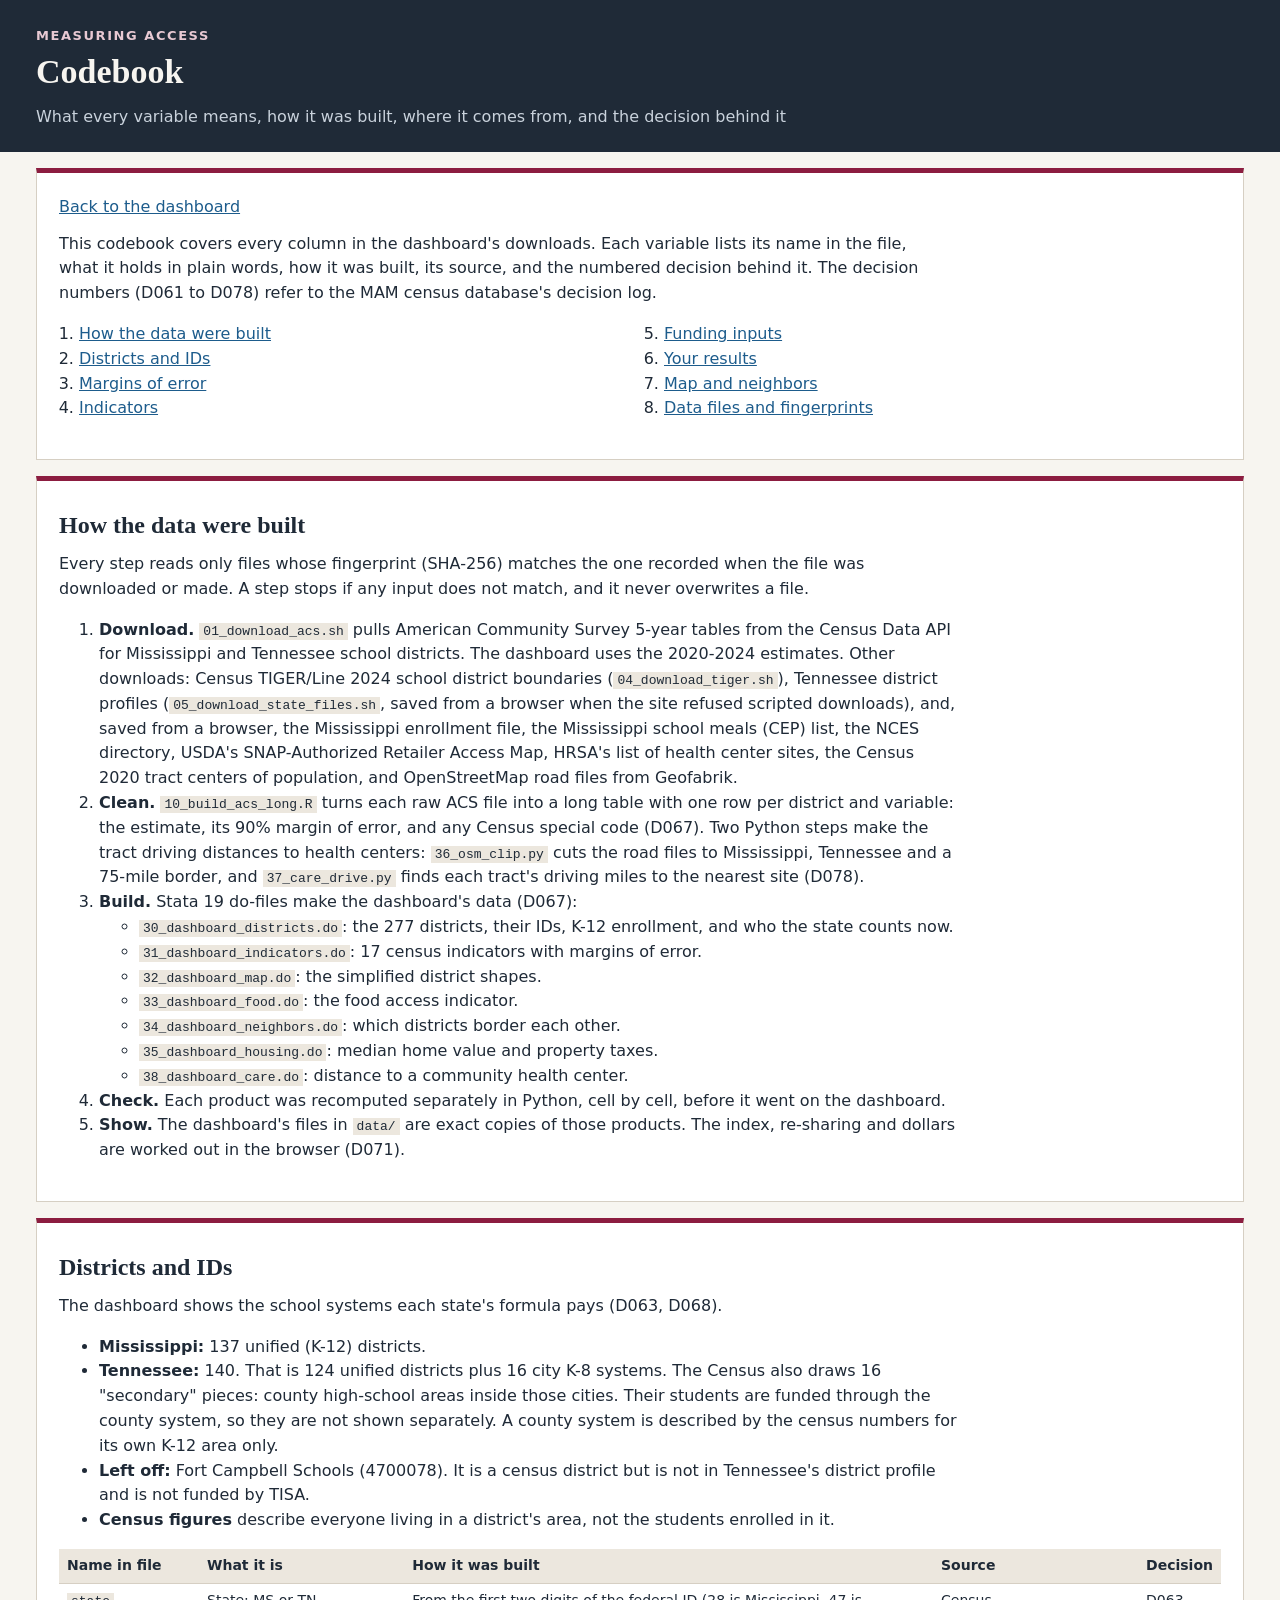
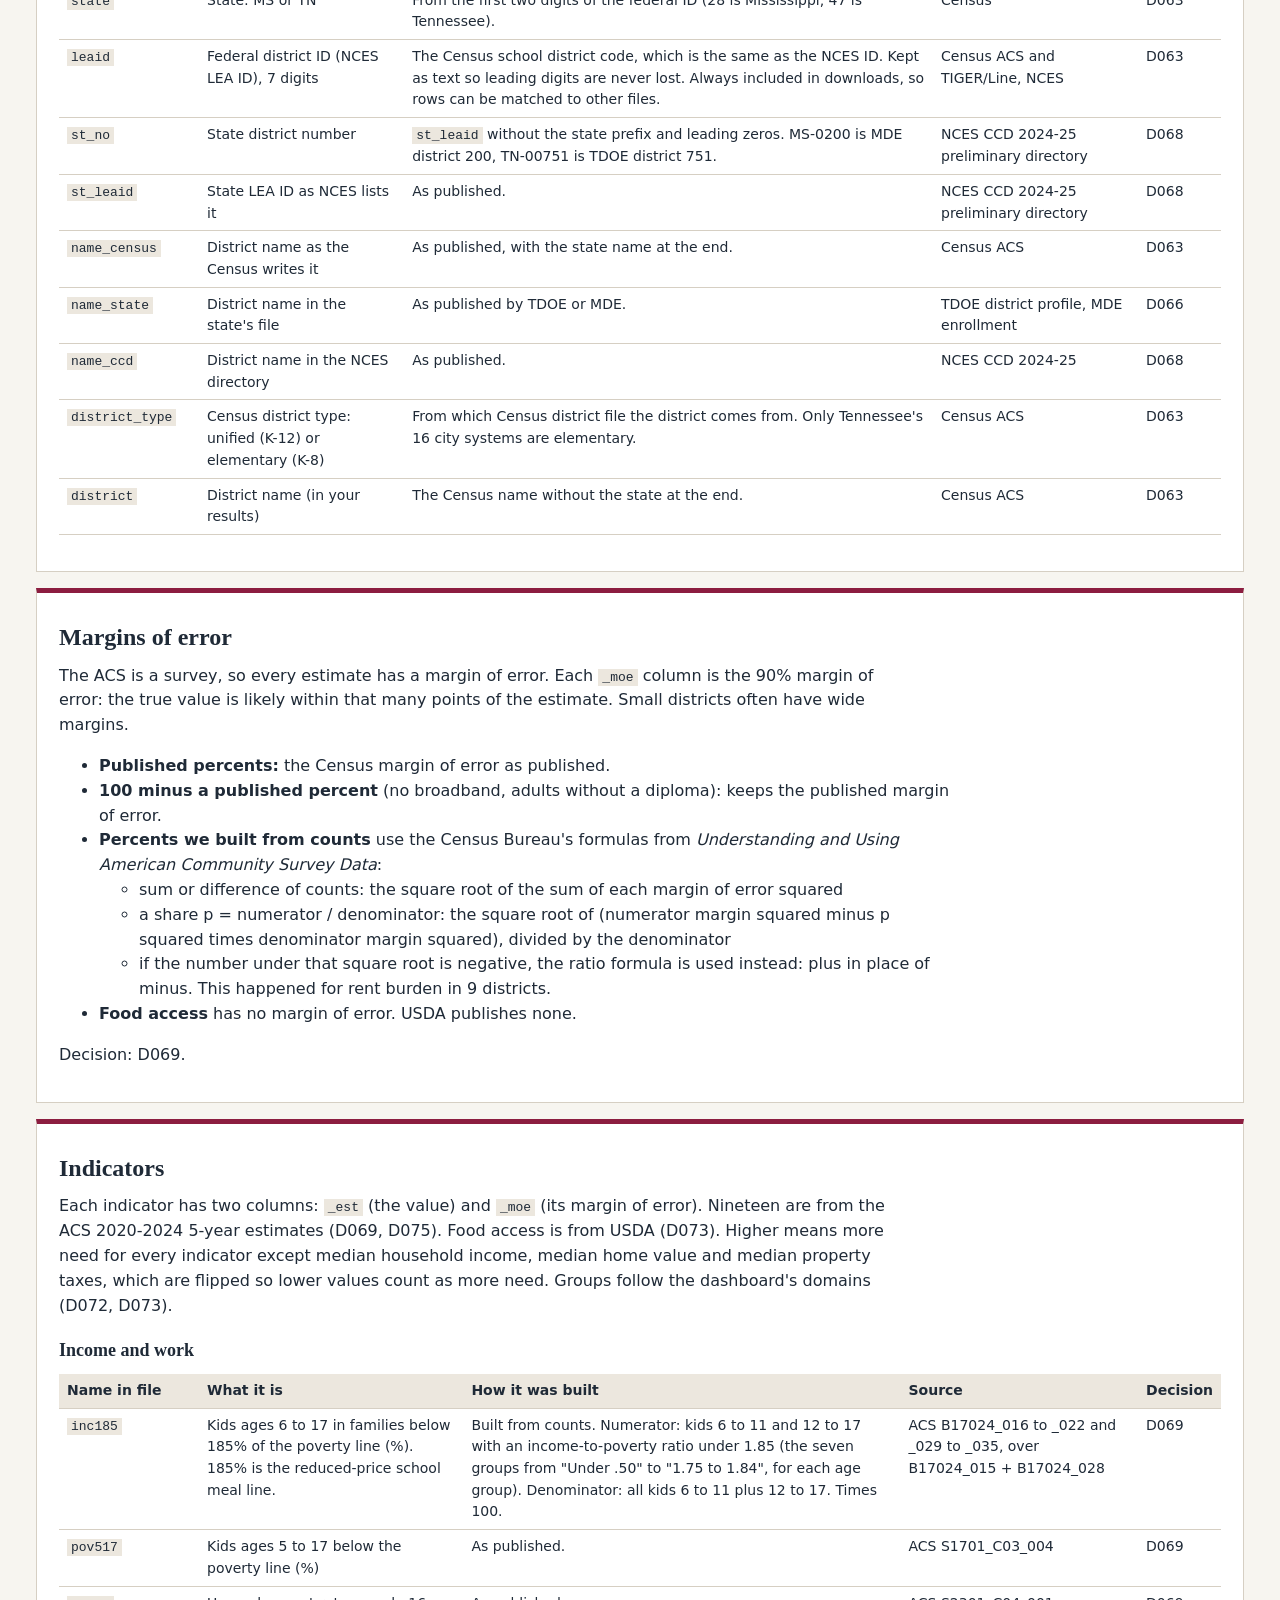
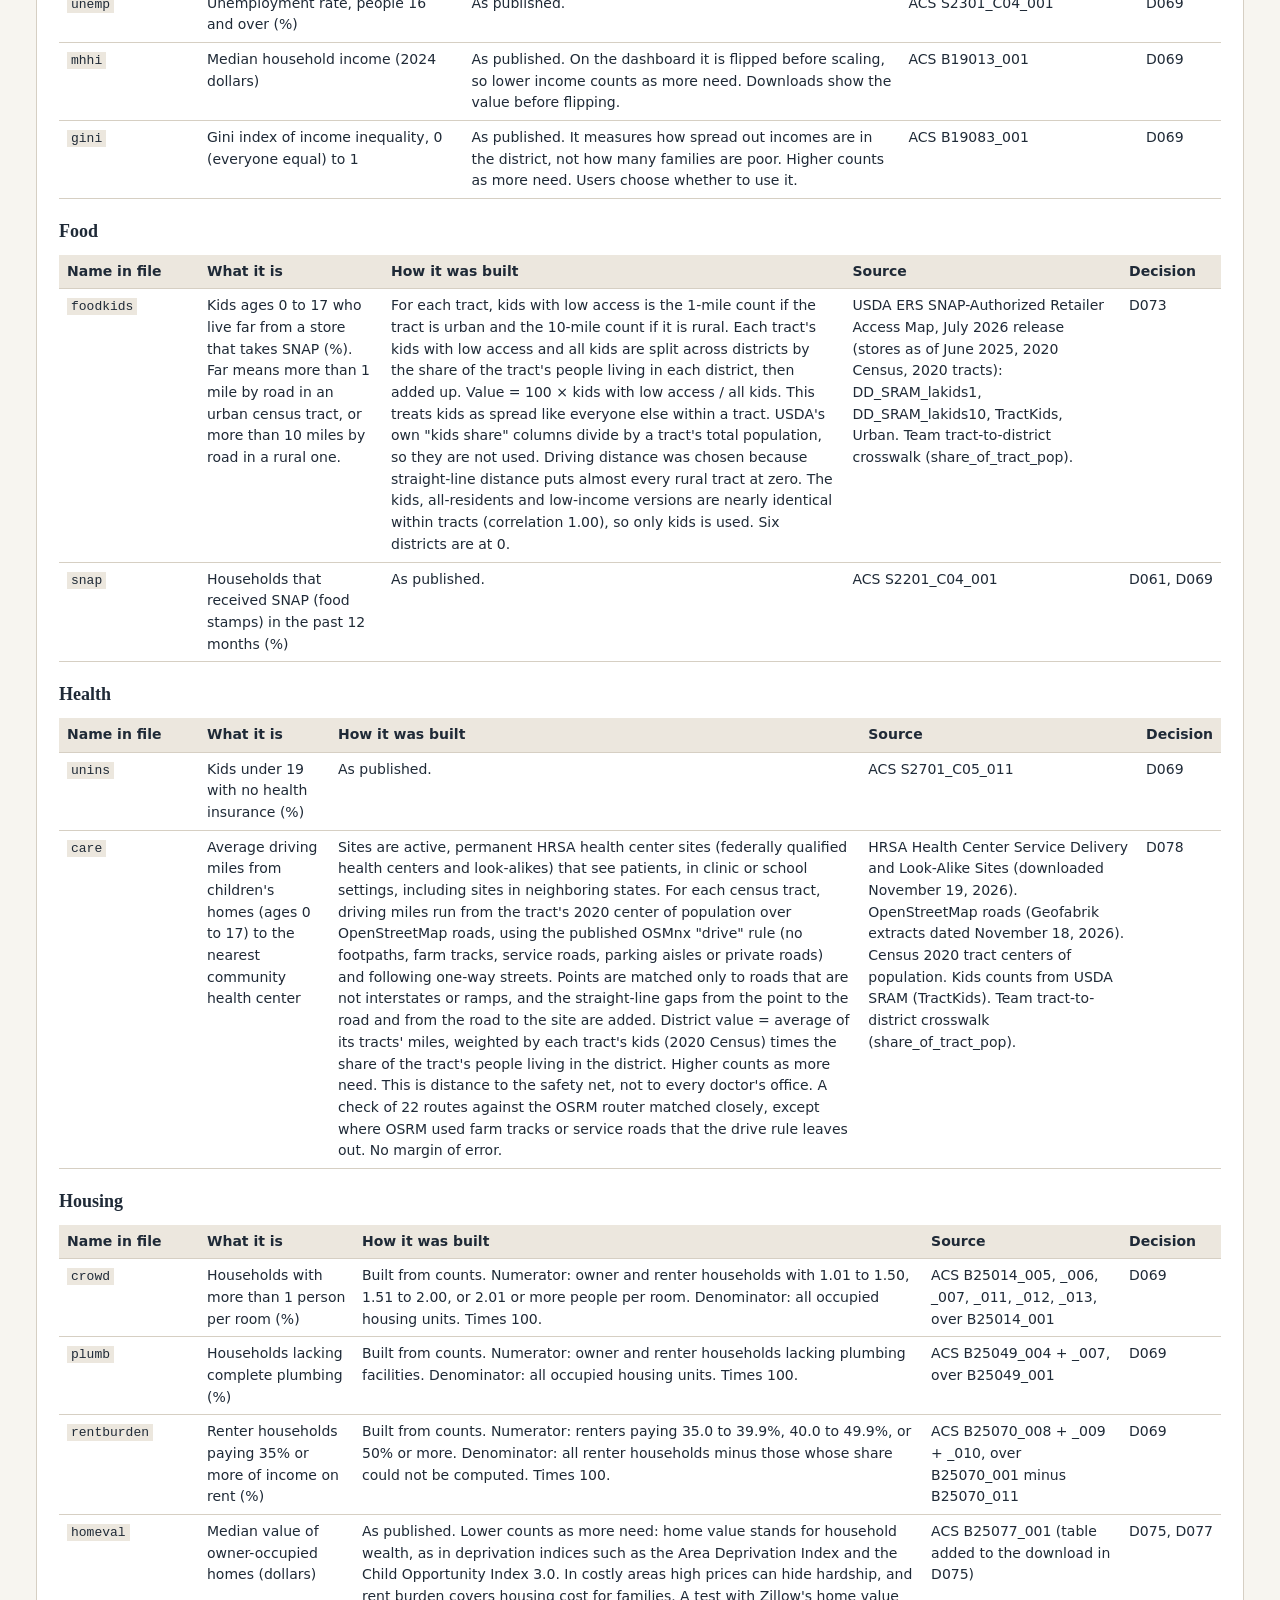
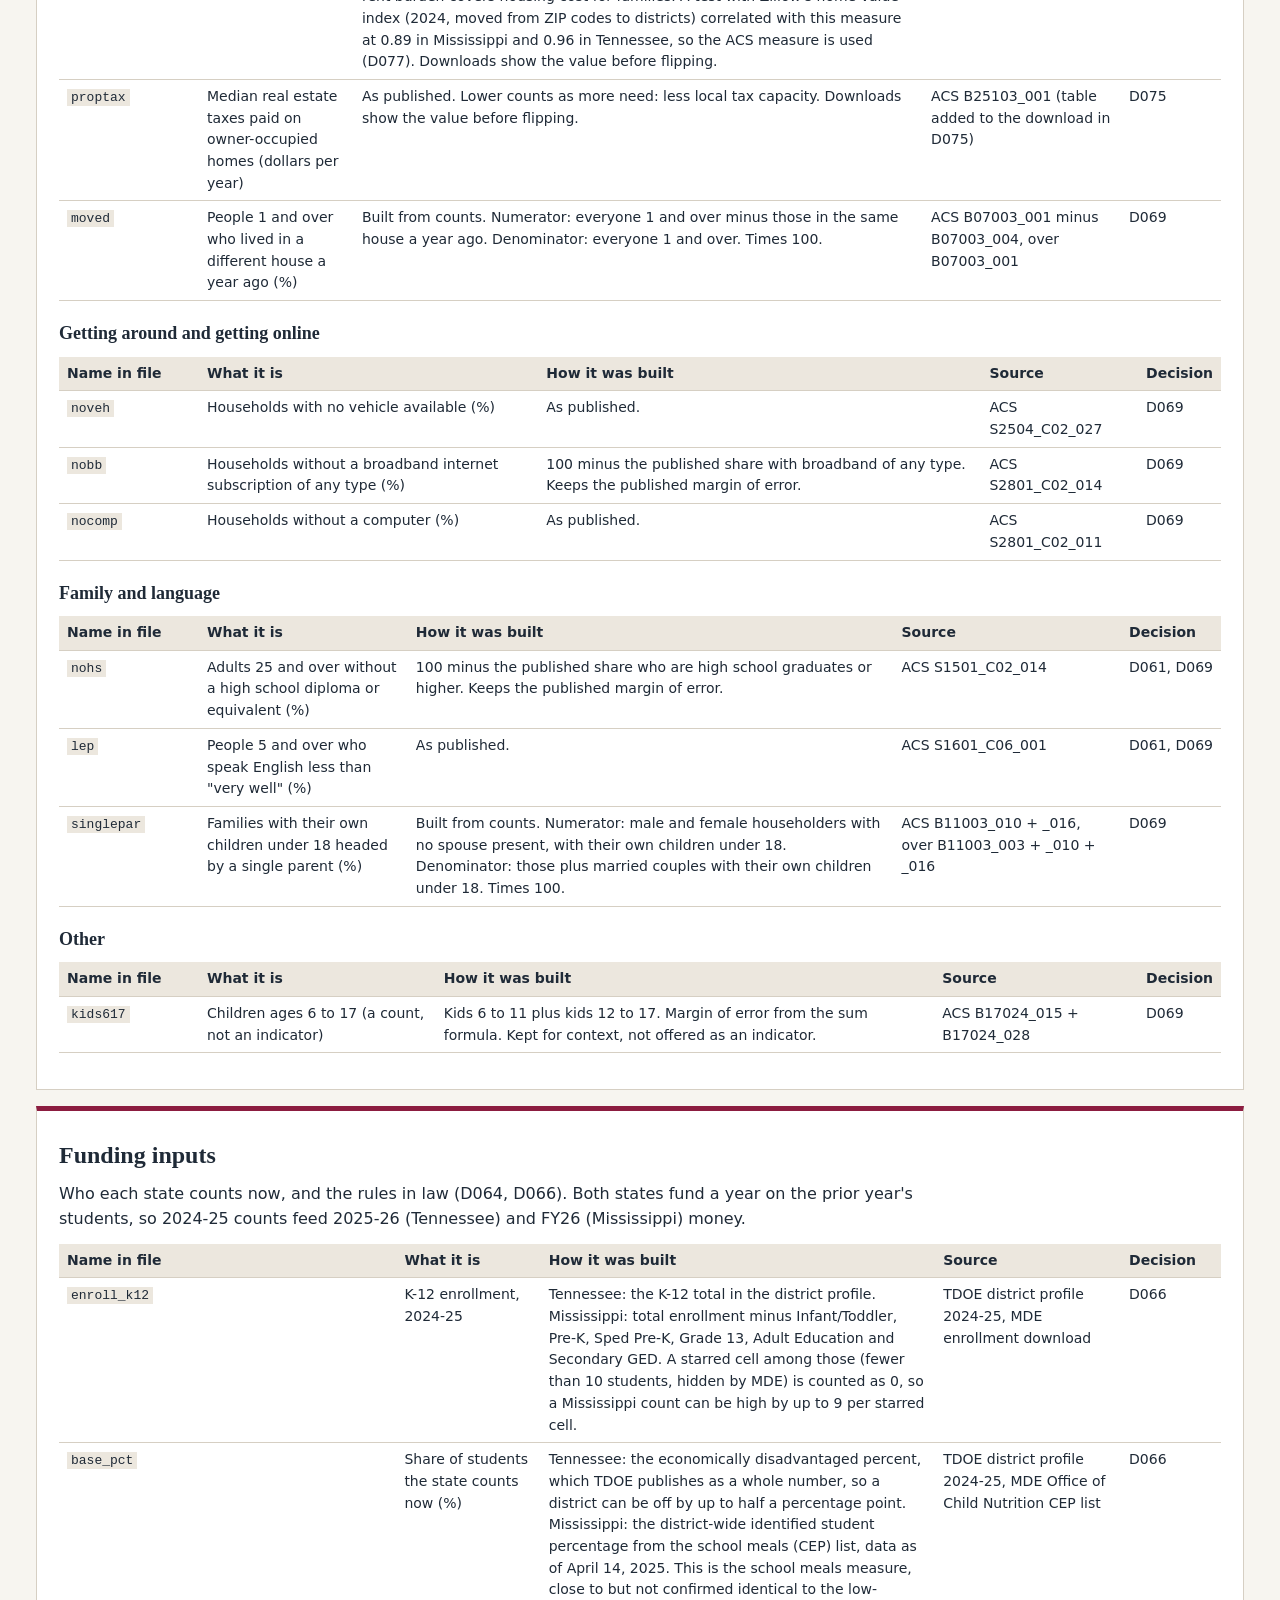
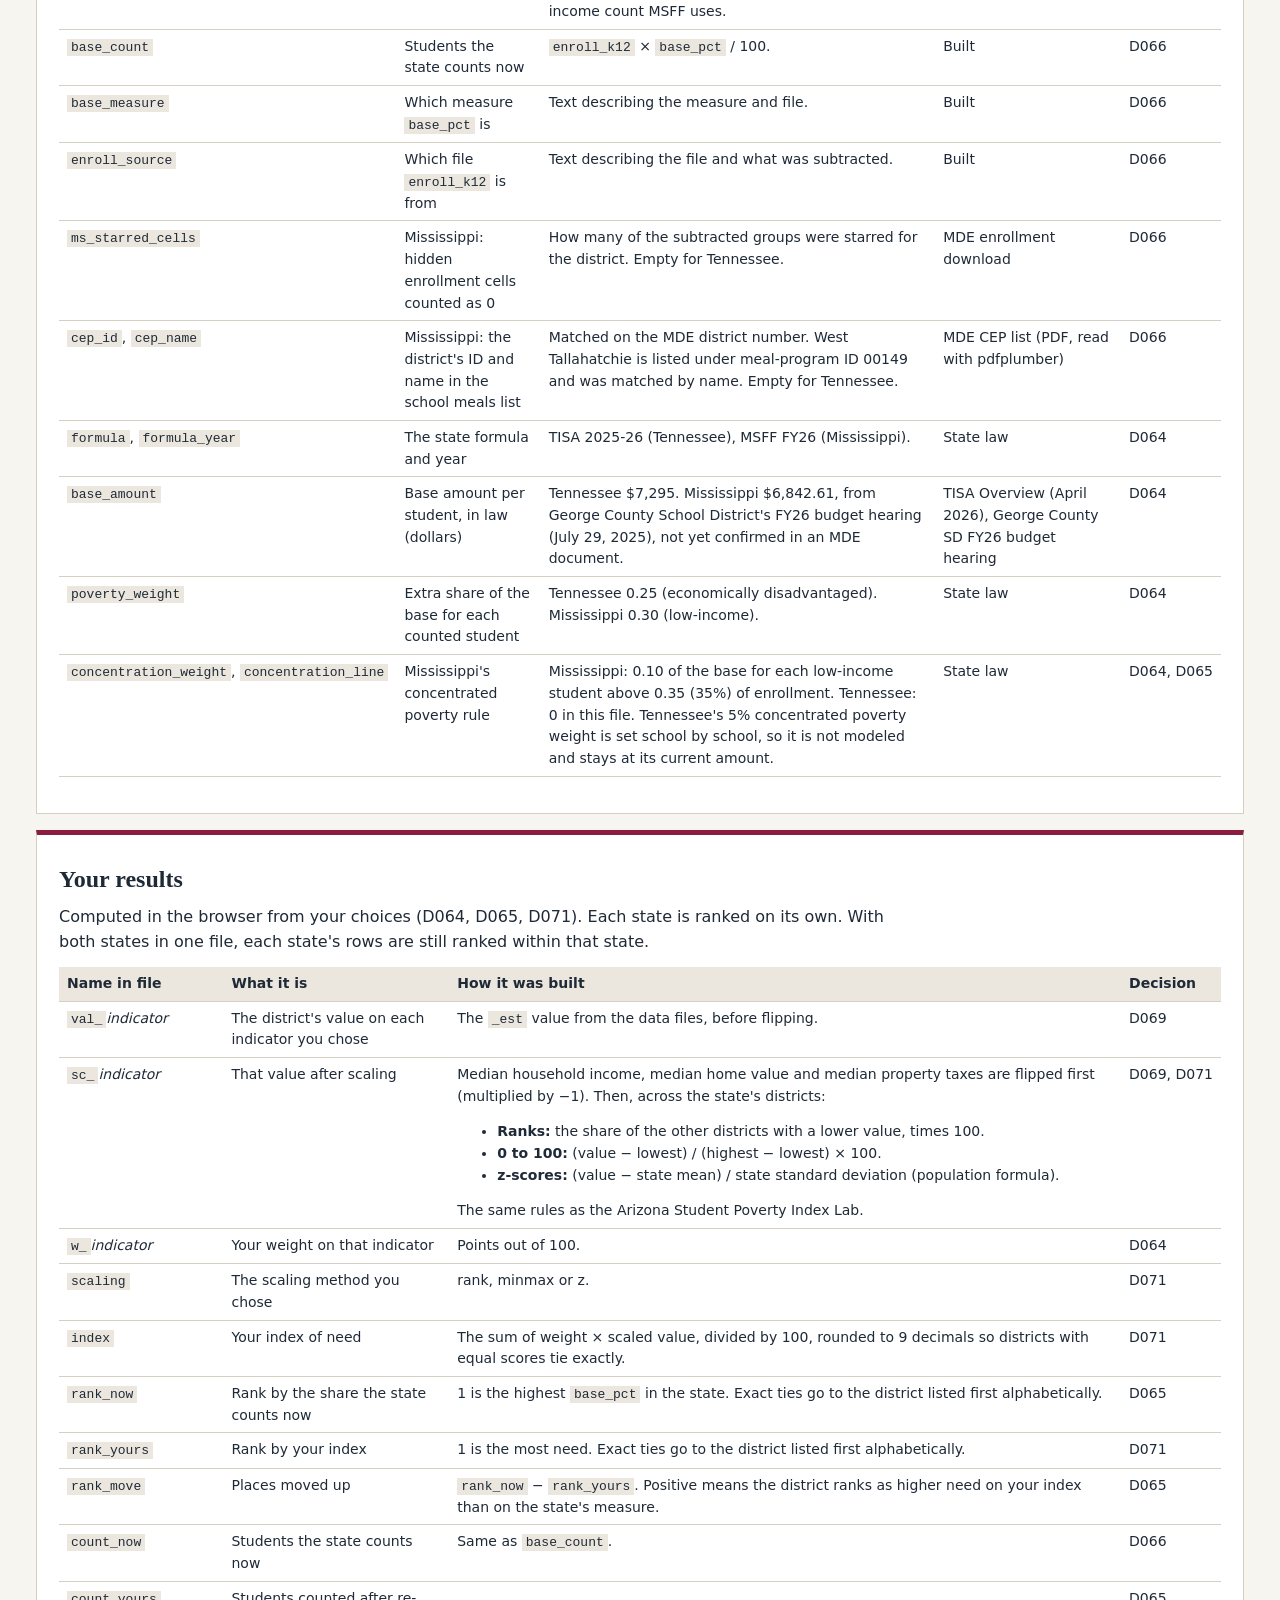
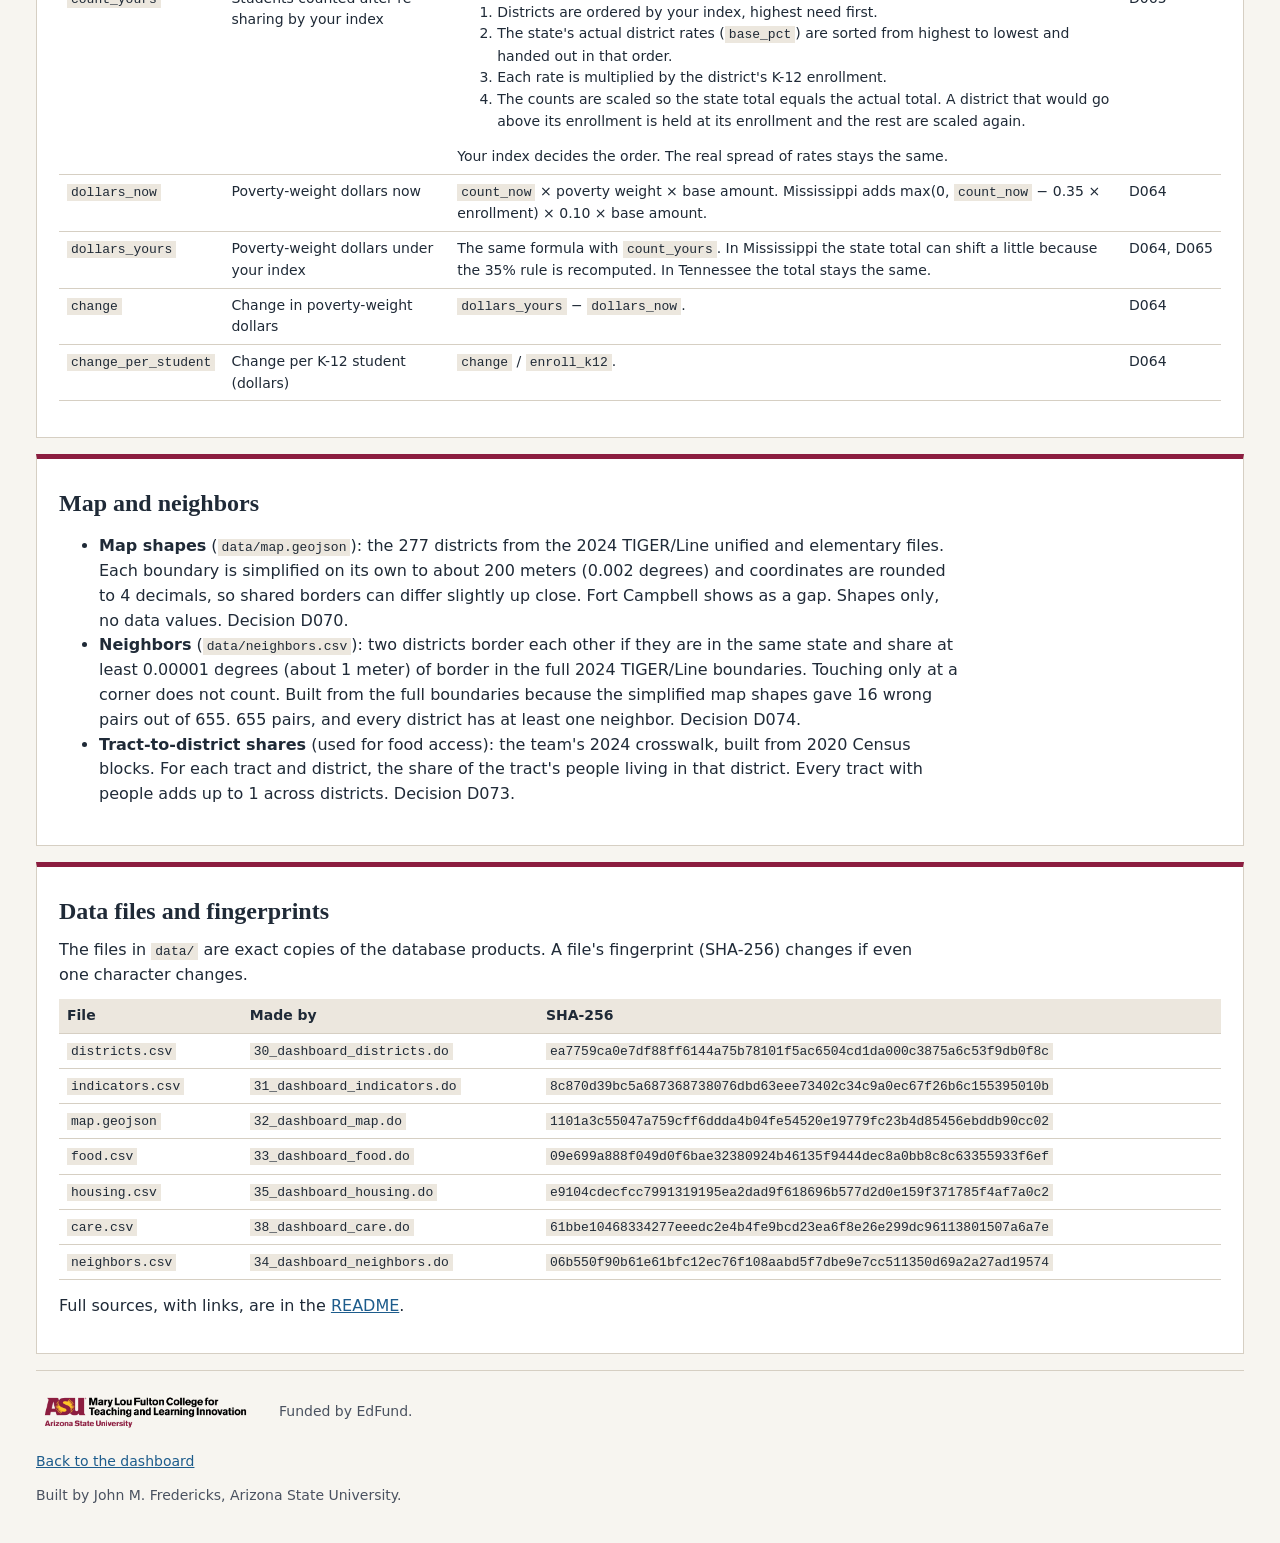
==== commit 6a4aa75d: "Health group: distance to a community health center (D078); kids uninsured moves to Health Co-Author" ====
--- a/codebook.html
+++ b/codebook.html
@@ -19,7 +19,7 @@
 <meta name="twitter:title" content="Measuring Access Codebook">
 <meta name="twitter:description" content="What every variable in the Measuring Access dashboard means, how it was built, and where it comes from.">
 <meta name="twitter:image" content="https://measuringaccess.org/assets/share-card.png">
-<link rel="stylesheet" href="style.css?v=20261119e">
+<link rel="stylesheet" href="style.css?v=20261120a">
 <style>
   .cb h2 { margin-top: 8px; }
   .cb h3 { margin-top: 22px; }
@@ -45,7 +45,7 @@
 <main class="wrap cb">
   <div class="panel">
     <p><a href="./">Back to the dashboard</a></p>
-    <p>This codebook covers every column in the dashboard's downloads. Each variable lists its name in the file, what it holds in plain words, how it was built, its source, and the numbered decision behind it. The decision numbers (D061 to D077) refer to the MAM census database's decision log.</p>
+    <p>This codebook covers every column in the dashboard's downloads. Each variable lists its name in the file, what it holds in plain words, how it was built, its source, and the numbered decision behind it. The decision numbers (D061 to D078) refer to the MAM census database's decision log.</p>
     <ol class="toc">
       <li><a href="#pipeline">How the data were built</a></li>
       <li><a href="#units">Districts and IDs</a></li>
@@ -62,8 +62,8 @@
     <h2>How the data were built</h2>
     <p>Every step reads only files whose fingerprint (SHA-256) matches the one recorded when the file was downloaded or made. A step stops if any input does not match, and it never overwrites a file.</p>
     <ol>
-      <li><strong>Download.</strong> <code>01_download_acs.sh</code> pulls American Community Survey 5-year tables from the Census Data API for Mississippi and Tennessee school districts. The dashboard uses the 2020-2024 estimates. Other downloads: Census TIGER/Line 2024 school district boundaries (<code>04_download_tiger.sh</code>), Tennessee district profiles (<code>05_download_state_files.sh</code>, saved from a browser when the site refused scripted downloads), and, saved from a browser, the Mississippi enrollment file, the Mississippi school meals (CEP) list, the NCES directory, and USDA's SNAP-Authorized Retailer Access Map.</li>
-      <li><strong>Clean.</strong> <code>10_build_acs_long.R</code> turns each raw ACS file into a long table with one row per district and variable: the estimate, its 90% margin of error, and any Census special code (D067).</li>
+      <li><strong>Download.</strong> <code>01_download_acs.sh</code> pulls American Community Survey 5-year tables from the Census Data API for Mississippi and Tennessee school districts. The dashboard uses the 2020-2024 estimates. Other downloads: Census TIGER/Line 2024 school district boundaries (<code>04_download_tiger.sh</code>), Tennessee district profiles (<code>05_download_state_files.sh</code>, saved from a browser when the site refused scripted downloads), and, saved from a browser, the Mississippi enrollment file, the Mississippi school meals (CEP) list, the NCES directory, USDA's SNAP-Authorized Retailer Access Map, HRSA's list of health center sites, the Census 2020 tract centers of population, and OpenStreetMap road files from Geofabrik.</li>
+      <li><strong>Clean.</strong> <code>10_build_acs_long.R</code> turns each raw ACS file into a long table with one row per district and variable: the estimate, its 90% margin of error, and any Census special code (D067). Two Python steps make the tract driving distances to health centers: <code>36_osm_clip.py</code> cuts the road files to Mississippi, Tennessee and a 75-mile border, and <code>37_care_drive.py</code> finds each tract's driving miles to the nearest site (D078).</li>
       <li><strong>Build.</strong> Stata 19 do-files make the dashboard's data (D067):
         <ul>
           <li><code>30_dashboard_districts.do</code>: the 277 districts, their IDs, K-12 enrollment, and who the state counts now.</li>
@@ -72,6 +72,7 @@
           <li><code>33_dashboard_food.do</code>: the food access indicator.</li>
           <li><code>34_dashboard_neighbors.do</code>: which districts border each other.</li>
           <li><code>35_dashboard_housing.do</code>: median home value and property taxes.</li>
+          <li><code>38_dashboard_care.do</code>: distance to a community health center.</li>
         </ul>
       </li>
       <li><strong>Check.</strong> Each product was recomputed separately in Python, cell by cell, before it went on the dashboard.</li>
@@ -141,10 +142,16 @@
       <tr><td><code>snap</code></td><td>Households that received SNAP (food stamps) in the past 12 months (%)</td><td>As published.</td><td class="src">ACS S2201_C04_001</td><td class="dec">D061, D069</td></tr>
     </table></div>
 
-    <h3>Health and housing</h3>
+    <h3>Health</h3>
     <div class="dtablewrap"><table class="dtable">
       <tr><th>Name in file</th><th>What it is</th><th>How it was built</th><th>Source</th><th>Decision</th></tr>
       <tr><td><code>unins</code></td><td>Kids under 19 with no health insurance (%)</td><td>As published.</td><td class="src">ACS S2701_C05_011</td><td class="dec">D069</td></tr>
+      <tr><td><code>care</code></td><td>Average driving miles from children's homes (ages 0 to 17) to the nearest community health center</td><td>Sites are active, permanent HRSA health center sites (federally qualified health centers and look-alikes) that see patients, in clinic or school settings, including sites in neighboring states. For each census tract, driving miles run from the tract's 2020 center of population over OpenStreetMap roads, using the published OSMnx "drive" rule (no footpaths, farm tracks, service roads, parking aisles or private roads) and following one-way streets. Points are matched only to roads that are not interstates or ramps, and the straight-line gaps from the point to the road and from the road to the site are added. District value = average of its tracts' miles, weighted by each tract's kids (2020 Census) times the share of the tract's people living in the district. Higher counts as more need. This is distance to the safety net, not to every doctor's office. A check of 22 routes against the OSRM router matched closely, except where OSRM used farm tracks or service roads that the drive rule leaves out. No margin of error.</td><td class="src">HRSA Health Center Service Delivery and Look-Alike Sites (downloaded November 19, 2026). OpenStreetMap roads (Geofabrik extracts dated November 18, 2026). Census 2020 tract centers of population. Kids counts from USDA SRAM (TractKids). Team tract-to-district crosswalk (share_of_tract_pop).</td><td class="dec">D078</td></tr>
+    </table></div>
+
+    <h3>Housing</h3>
+    <div class="dtablewrap"><table class="dtable">
+      <tr><th>Name in file</th><th>What it is</th><th>How it was built</th><th>Source</th><th>Decision</th></tr>
       <tr><td><code>crowd</code></td><td>Households with more than 1 person per room (%)</td><td>Built from counts. Numerator: owner and renter households with 1.01 to 1.50, 1.51 to 2.00, or 2.01 or more people per room. Denominator: all occupied housing units. Times 100.</td><td class="src">ACS B25014_005, _006, _007, _011, _012, _013, over B25014_001</td><td class="dec">D069</td></tr>
       <tr><td><code>plumb</code></td><td>Households lacking complete plumbing (%)</td><td>Built from counts. Numerator: owner and renter households lacking plumbing facilities. Denominator: all occupied housing units. Times 100.</td><td class="src">ACS B25049_004 + _007, over B25049_001</td><td class="dec">D069</td></tr>
       <tr><td><code>rentburden</code></td><td>Renter households paying 35% or more of income on rent (%)</td><td>Built from counts. Numerator: renters paying 35.0 to 39.9%, 40.0 to 49.9%, or 50% or more. Denominator: all renter households minus those whose share could not be computed. Times 100.</td><td class="src">ACS B25070_008 + _009 + _010, over B25070_001 minus B25070_011</td><td class="dec">D069</td></tr>
@@ -249,6 +256,7 @@
       <tr><td><code>map.geojson</code></td><td><code>32_dashboard_map.do</code></td><td><code>1101a3c55047a759cff6ddda4b04fe54520e19779fc23b4d85456ebddb90cc02</code></td></tr>
       <tr><td><code>food.csv</code></td><td><code>33_dashboard_food.do</code></td><td><code>09e699a888f049d0f6bae32380924b46135f9444dec8a0bb8c8c63355933f6ef</code></td></tr>
       <tr><td><code>housing.csv</code></td><td><code>35_dashboard_housing.do</code></td><td><code>e9104cdecfcc7991319195ea2dad9f618696b577d2d0e159f371785f4af7a0c2</code></td></tr>
+      <tr><td><code>care.csv</code></td><td><code>38_dashboard_care.do</code></td><td><code>61bbe10468334277eeedc2e4b4fe9bcd23ea6f8e26e299dc96113801507a6a7e</code></td></tr>
       <tr><td><code>neighbors.csv</code></td><td><code>34_dashboard_neighbors.do</code></td><td><code>06b550f90b61e61bfc12ec76f108aabd5f7dbe9e7cc511350d69a2a27ad19574</code></td></tr>
     </table></div>
     <p>Full sources, with links, are in the <a href="https://github.com/jmfreder123/mam-dashboard#readme">README</a>.</p>
